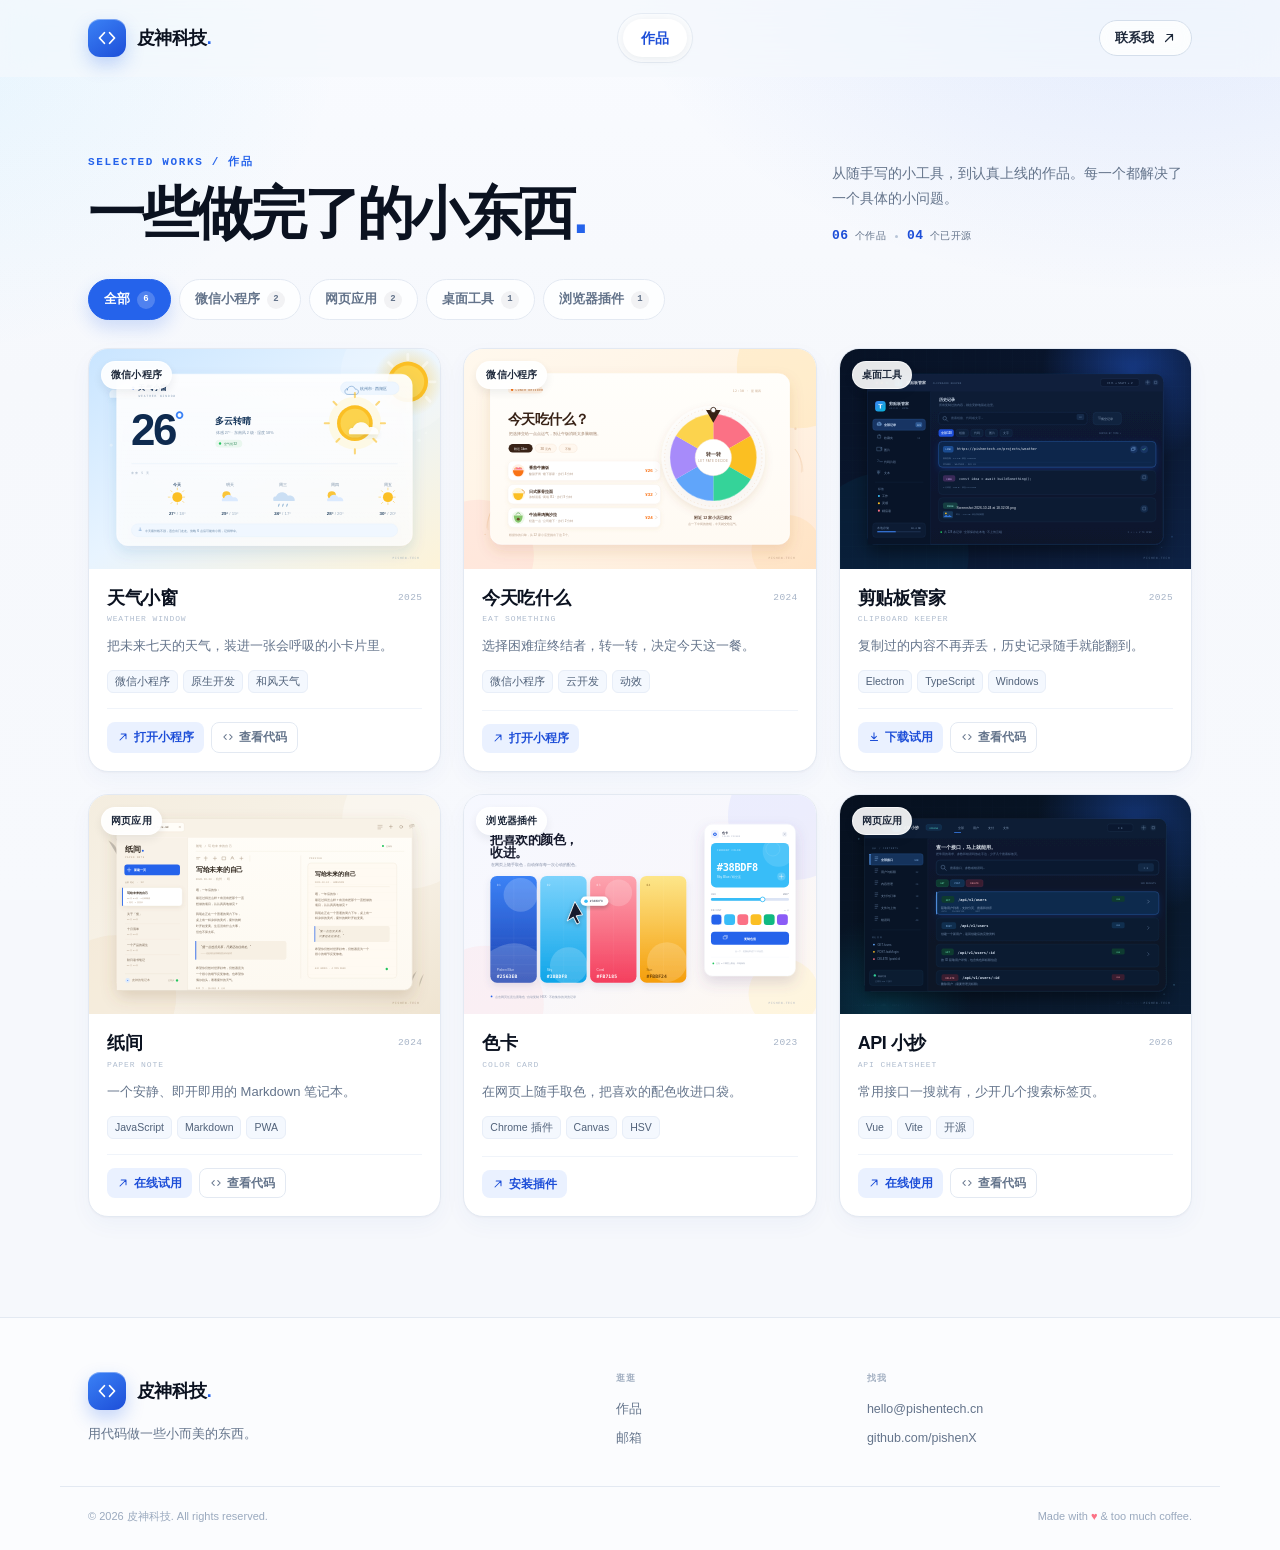
==== index.html @ efe4b672 "Add files via upload" ====
<!DOCTYPE html>
<html lang="zh-CN">
<head>
  <meta charset="UTF-8">
  <meta name="viewport" content="width=device-width, initial-scale=1.0">
  <meta name="description" content="皮神科技的作品页。这里展示我做的微信小程序、网页应用、桌面工具和浏览器插件。">
  <meta name="author" content="皮神">
  <meta name="theme-color" content="#f6f8fc">
  <link rel="canonical" href="https://pishentech.cn/">
  <meta property="og:type" content="website">
  <meta property="og:site_name" content="皮神科技">
  <meta property="og:title" content="作品 · 皮神科技">
  <meta property="og:description" content="皮神的作品：微信小程序、网页应用、桌面工具和浏览器插件。">
  <meta property="og:url" content="https://pishentech.cn/">
  <title>作品 · 皮神科技</title>

  <link rel="icon" type="image/svg+xml" href="assets/favicon.svg">
  <link rel="stylesheet" href="css/style.css">

  <script src="js/data.js" defer></script>
  <script src="js/site.js" defer></script>
</head>

<body data-page="works">
  <a class="skip-link" href="#main">跳到主要内容</a>

  <!-- ==================== 顶部导航 ==================== -->
  <header class="site-header" data-header>
    <div class="container header-inner">
      <a class="brand" href="#works" aria-label="皮神科技作品页">
        <span class="brand-mark" aria-hidden="true">
          <svg viewBox="0 0 32 32" fill="none">
            <path d="M12.5 9 6 16l6.5 7M19.5 9l6.5 7-6.5 7" stroke="currentColor" stroke-width="2.4" stroke-linecap="round" stroke-linejoin="round"/>
          </svg>
        </span>
        <span class="brand-text">皮神科技<span class="brand-dot">.</span></span>
      </a>

      <nav class="desktop-nav" aria-label="主导航">
        <a href="#works" class="is-active" aria-current="page">作品</a>
      </nav>

      <div class="header-actions">
        <a class="btn btn-ghost btn-sm header-contact" href="mailto:hello@pishentech.cn" data-email-link>
          联系我
          <svg class="icon" viewBox="0 0 20 20" fill="none" aria-hidden="true">
            <path d="M5 15 15 5M7 5h8v8" stroke="currentColor" stroke-width="1.7" stroke-linecap="round" stroke-linejoin="round"/>
          </svg>
        </a>
      </div>
    </div>
  </header>

  <main id="main">
    <!-- ==================== 作品 ==================== -->
    <section class="works works-page" id="works">
      <div class="container">
        <div class="section-head works-head">
          <div class="section-title-wrap">
            <p class="eyebrow">SELECTED WORKS / 作品</p>
            <h1 class="works-title">一些做完了的小东西<span class="title-dot">.</span></h1>
          </div>

          <div class="works-head-side">
            <p class="section-desc">
              从随手写的小工具，到认真上线的作品。每一个都解决了一个具体的小问题。
            </p>
            <div class="works-count">
              <span><strong data-stat="projects">06</strong> 个作品</span>
              <i aria-hidden="true"></i>
              <span><strong data-stat="opensource">04</strong> 个已开源</span>
            </div>
          </div>
        </div>

        <!-- 分类按钮由 JS 根据 data.js 自动生成 -->
        <div class="filters" role="group" aria-label="按类别筛选作品" data-filters></div>

        <!-- 作品卡片由 JS 根据 data.js 自动生成 -->
        <div class="project-grid" data-projects></div>

        <div class="empty-state" data-empty hidden>
          <span class="empty-icon" aria-hidden="true">◌</span>
          <h2>这个分类还在装修</h2>
          <p>换个分类看看，或者过阵子再来。</p>
        </div>
      </div>
    </section>
  </main>

  <!-- ==================== 页脚 ==================== -->
  <footer class="site-footer">
    <div class="container footer-main">
      <div class="footer-brand">
        <a class="brand" href="#works" aria-label="皮神科技作品页">
          <span class="brand-mark" aria-hidden="true">
            <svg viewBox="0 0 32 32" fill="none">
              <path d="M12.5 9 6 16l6.5 7M19.5 9l6.5 7-6.5 7" stroke="currentColor" stroke-width="2.4" stroke-linecap="round" stroke-linejoin="round"/>
            </svg>
          </span>
          <span class="brand-text">皮神科技<span class="brand-dot">.</span></span>
        </a>
        <p data-copy="footerTagline">用代码做一些小而美的东西。</p>
      </div>

      <nav class="footer-nav" aria-label="页脚导航">
        <span class="footer-label">逛逛</span>
        <a href="#works">作品</a>
        <a href="mailto:hello@pishentech.cn" data-email-link>邮箱</a>
      </nav>

      <div class="footer-contact">
        <span class="footer-label">找我</span>
        <a href="mailto:hello@pishentech.cn" data-email-link data-email-text>hello@pishentech.cn</a>
        <a href="https://github.com/pishenX" target="_blank" rel="noopener noreferrer" data-github-link>github.com/pishenX</a>
      </div>
    </div>

    <div class="container footer-bottom">
      <p>© <span data-year>2026</span> <span data-copy="copyright">皮神科技</span>. All rights reserved.</p>
      <p class="footer-made">Made with <span aria-hidden="true">♥</span> &amp; too much coffee.</p>
    </div>
  </footer>

  <!-- 操作提示（比如点到了还没填的链接），平时隐藏 -->
  <div class="toast" role="status" aria-live="polite" data-toast></div>
</body>
</html>
---- css/style.css ----
/* ==========================================================================
   style.css —— 整站样式
   --------------------------------------------------------------------------
   想换主色？改下面 :root 里的 --blue、--blue-dark 和 --blue-soft 即可。
   想换圆角？改 --radius。
   其他样式按「导航 → 首屏 → 作品 → 关于页 → 页脚 → 手机适配」排列。
   ========================================================================== */

/* ==================== 1. 全局变量与基础 ==================== */
:root {
  /* 颜色 */
  --bg: #f6f8fc;
  --bg-soft: #eef3fb;
  --surface: #ffffff;
  --surface-muted: #f8fafd;
  --ink: #0b1220;
  --ink-2: #1e293b;
  --muted: #64748b;
  --muted-2: #94a3b8;
  --line: #e3e9f2;
  --line-strong: #d4deeb;
  --blue: #2563eb;
  --blue-dark: #1d4ed8;
  --blue-ink: #1e40af;
  --blue-soft: #eaf1ff;
  --blue-pale: #f3f7ff;
  --green: #10b981;
  --amber: #f59e0b;
  --coral: #fb7185;

  /* 圆角与阴影 */
  --radius-sm: 10px;
  --radius: 20px;
  --radius-lg: 28px;
  --shadow-sm: 0 1px 2px rgba(15, 23, 42, .03), 0 8px 22px rgba(30, 64, 175, .04);
  --shadow-md: 0 18px 40px rgba(15, 23, 42, .08), 0 3px 8px rgba(15, 23, 42, .03);
  --shadow-blue: 0 14px 30px rgba(37, 99, 235, .22);

  /* 布局与字体 */
  --container: 1160px;
  --header-h: 76px;
  --ease: cubic-bezier(.22, 1, .36, 1);
  --font-sans: "Inter", -apple-system, BlinkMacSystemFont, "Segoe UI", "PingFang SC", "Hiragino Sans GB", "Microsoft YaHei", sans-serif;
  --font-mono: "JetBrains Mono", "SFMono-Regular", Consolas, "Liberation Mono", Menlo, monospace;
}

*,
*::before,
*::after {
  box-sizing: border-box;
}

html {
  scroll-behavior: smooth;
  scroll-padding-top: calc(var(--header-h) + 24px);
}

body {
  margin: 0;
  overflow-x: clip;
  background: var(--bg);
  color: var(--ink);
  font-family: var(--font-sans);
  font-size: 16px;
  line-height: 1.6;
  -webkit-font-smoothing: antialiased;
  text-rendering: optimizeLegibility;
}

/* 页面顶部很淡的蓝色光晕，让浅色背景不显得死板 */
body::before {
  position: fixed;
  inset: 0;
  z-index: -1;
  pointer-events: none;
  content: "";
  background:
    radial-gradient(900px 620px at 90% -10%, rgba(37, 99, 235, .13), transparent 62%),
    radial-gradient(720px 520px at -8% 4%, rgba(56, 189, 248, .10), transparent 62%),
    linear-gradient(180deg, #f9fbff 0%, var(--bg) 42%, #f7f9fd 100%);
}

::selection {
  background: rgba(37, 99, 235, .18);
  color: var(--blue-ink);
}

img,
svg {
  max-width: 100%;
}

img {
  height: auto;
}

a {
  color: inherit;
}

button,
input,
textarea,
select {
  font: inherit;
}

button {
  color: inherit;
}

[hidden] {
  display: none !important;
}

.icon {
  width: 18px;
  height: 18px;
  flex: none;
}

.container {
  width: 100%;
  max-width: var(--container);
  margin: 0 auto;
  padding: 0 28px;
}

.section {
  padding: 94px 0;
}

.sr-only {
  position: absolute;
  width: 1px;
  height: 1px;
  padding: 0;
  margin: -1px;
  overflow: hidden;
  clip: rect(0, 0, 0, 0);
  white-space: nowrap;
  border: 0;
}

/* 键盘 Tab 时的焦点圈，保证可访问性 */
:focus-visible {
  outline: 3px solid rgba(37, 99, 235, .38);
  outline-offset: 3px;
  border-radius: 4px;
}

/* 跳到正文（平时看不见，按 Tab 才出现） */
.skip-link {
  position: fixed;
  top: 12px;
  left: 12px;
  z-index: 300;
  padding: 10px 16px;
  border-radius: 10px;
  background: var(--ink);
  color: #fff;
  font-size: 13px;
  text-decoration: none;
  transform: translateY(-160%);
  transition: transform .2s ease;
}

.skip-link:focus {
  transform: translateY(0);
}

/* ==================== 2. 按钮与通用小元素 ==================== */
.btn {
  display: inline-flex;
  align-items: center;
  justify-content: center;
  gap: 8px;
  padding: 13px 22px;
  border: 1px solid transparent;
  border-radius: 999px;
  font-size: 14.5px;
  font-weight: 650;
  line-height: 1.2;
  text-decoration: none;
  white-space: nowrap;
  cursor: pointer;
  transition: transform .25s var(--ease), box-shadow .25s var(--ease), background .25s ease, border-color .25s ease, color .25s ease;
}

.btn .icon {
  width: 17px;
  height: 17px;
}

.btn:hover {
  transform: translateY(-2px);
}

.btn-primary {
  background: linear-gradient(135deg, #3270ff 0%, #1d4ed8 100%);
  color: #fff;
  box-shadow: 0 10px 24px rgba(37, 99, 235, .24), inset 0 1px 0 rgba(255, 255, 255, .22);
}

.btn-primary:hover {
  box-shadow: 0 15px 30px rgba(37, 99, 235, .30), inset 0 1px 0 rgba(255, 255, 255, .22);
}

.btn-ghost {
  border-color: var(--line-strong);
  background: rgba(255, 255, 255, .72);
  color: var(--ink-2);
  backdrop-filter: blur(8px);
}

.btn-ghost:hover {
  border-color: #b9c9e6;
  background: #fff;
  color: var(--blue-dark);
  box-shadow: 0 8px 20px rgba(15, 23, 42, .06);
}

.btn-white {
  background: #fff;
  color: var(--blue-dark);
  box-shadow: 0 12px 26px rgba(8, 22, 60, .20);
}

.btn-white:hover {
  box-shadow: 0 16px 32px rgba(8, 22, 60, .28);
}

.btn-outline-light {
  border-color: rgba(255, 255, 255, .30);
  background: rgba(255, 255, 255, .07);
  color: #fff;
}

.btn-outline-light:hover {
  border-color: rgba(255, 255, 255, .52);
  background: rgba(255, 255, 255, .14);
}

.btn-sm {
  padding: 9px 15px;
  font-size: 13px;
}

.eyebrow {
  display: flex;
  align-items: center;
  gap: 9px;
  margin: 0 0 16px;
  color: var(--blue);
  font-family: var(--font-mono);
  font-size: 11px;
  font-weight: 700;
  letter-spacing: .15em;
  line-height: 1.4;
  text-transform: uppercase;
}

.eyebrow-light {
  color: rgba(255, 255, 255, .62);
}

.pulse-dot {
  position: relative;
  display: inline-block;
  width: 8px;
  height: 8px;
  flex: none;
  border-radius: 50%;
  background: var(--green);
}

.pulse-dot::after {
  position: absolute;
  inset: -4px;
  border: 1px solid rgba(16, 185, 129, .35);
  border-radius: 50%;
  content: "";
  animation: pulse-ring 2.6s ease-out infinite;
}

@keyframes pulse-ring {
  0% { opacity: .9; transform: scale(.55); }
  70%, 100% { opacity: 0; transform: scale(1.35); }
}

/* 标题里的蓝色重点，带一条自制荧光笔下划线 */
.mark {
  position: relative;
  color: var(--blue-dark);
  white-space: nowrap;
  background: linear-gradient(180deg, transparent 70%, rgba(96, 165, 250, .26) 70%, rgba(96, 165, 250, .26) 96%, transparent 96%);
}

/* ==================== 3. 顶部导航 ==================== */
.site-header {
  position: sticky;
  top: 0;
  z-index: 100;
  border-bottom: 1px solid transparent;
  background: rgba(246, 248, 252, .70);
  transition: background .3s ease, border-color .3s ease, box-shadow .3s ease;
  backdrop-filter: saturate(180%) blur(18px);
  -webkit-backdrop-filter: saturate(180%) blur(18px);
}

.site-header.is-scrolled {
  border-bottom-color: rgba(227, 233, 242, .92);
  background: rgba(255, 255, 255, .86);
  box-shadow: 0 10px 30px rgba(15, 23, 42, .04);
}

.header-inner {
  display: flex;
  align-items: center;
  justify-content: space-between;
  height: var(--header-h);
  gap: 24px;
}

.brand {
  display: inline-flex;
  align-items: center;
  gap: 11px;
  text-decoration: none;
}

.brand-mark {
  display: grid;
  width: 38px;
  height: 38px;
  flex: none;
  place-items: center;
  border-radius: 12px;
  background: linear-gradient(145deg, #3b82f6 0%, #1d4ed8 100%);
  box-shadow: 0 8px 18px rgba(37, 99, 235, .25), inset 0 1px 0 rgba(255, 255, 255, .35);
  color: #fff;
}

.brand-mark svg {
  width: 24px;
  height: 24px;
}

.brand-text {
  color: var(--ink);
  font-size: 18px;
  font-weight: 800;
  letter-spacing: -.03em;
}

.brand-dot {
  color: var(--blue);
}

.desktop-nav {
  display: flex;
  gap: 3px;
  padding: 5px;
  border: 1px solid rgba(227, 233, 242, .9);
  border-radius: 999px;
  background: rgba(255, 255, 255, .56);
}

.desktop-nav a {
  padding: 8px 18px;
  border-radius: 999px;
  color: var(--muted);
  font-size: 14px;
  font-weight: 600;
  text-decoration: none;
  transition: color .2s ease, background .2s ease, box-shadow .2s ease;
}

.desktop-nav a:hover {
  color: var(--ink);
}

.desktop-nav a.is-active {
  background: #fff;
  color: var(--blue-dark);
  box-shadow: 0 2px 10px rgba(15, 23, 42, .07);
}

.header-actions {
  display: flex;
  align-items: center;
  gap: 10px;
}

.header-contact .icon {
  width: 14px;
  height: 14px;
}

/* 手机菜单按钮：默认隐藏，屏幕变窄时显示 */
.nav-toggle {
  display: none;
  flex-direction: column;
  align-items: center;
  justify-content: center;
  width: 42px;
  height: 42px;
  padding: 0;
  gap: 4px;
  border: 1px solid var(--line-strong);
  border-radius: 13px;
  background: rgba(255, 255, 255, .8);
  cursor: pointer;
  transition: background .2s ease, border-color .2s ease;
}

.nav-toggle:hover {
  border-color: #b9c9e6;
  background: #fff;
}

.nav-toggle span {
  display: block;
  width: 17px;
  height: 2px;
  border-radius: 2px;
  background: var(--ink-2);
  transition: transform .28s var(--ease), opacity .2s ease;
}

.nav-toggle.is-open span:nth-child(1) {
  transform: translateY(6px) rotate(45deg);
}

.nav-toggle.is-open span:nth-child(2) {
  opacity: 0;
}

.nav-toggle.is-open span:nth-child(3) {
  transform: translateY(-6px) rotate(-45deg);
}

.mobile-nav-wrap {
  display: none;
}

.mobile-nav {
  display: flex;
  flex-direction: column;
  padding: 8px 20px 22px;
}

.mobile-nav > a {
  display: flex;
  align-items: center;
  justify-content: space-between;
  padding: 15px 3px;
  border-bottom: 1px solid var(--line);
  color: var(--ink-2);
  font-size: 15px;
  font-weight: 600;
  text-decoration: none;
}

.mobile-nav > a.is-active {
  color: var(--blue-dark);
}

.mobile-nav > a .icon {
  width: 17px;
  height: 17px;
  color: var(--muted-2);
}

.mobile-nav .mobile-nav-contact {
  justify-content: center;
  margin-top: 15px;
  padding: 13px;
  border: 0;
  border-radius: 13px;
  background: var(--blue);
  color: #fff;
  box-shadow: 0 10px 20px rgba(37, 99, 235, .2);
}

/* ==================== 4. 首屏 Hero ==================== */
.hero {
  position: relative;
  padding: 80px 0 92px;
}

.hero-grid {
  display: grid;
  grid-template-columns: minmax(0, 1.12fr) minmax(0, .88fr);
  align-items: center;
  gap: clamp(38px, 5.2vw, 76px);
}

.hero-copy {
  max-width: 650px;
}

.hero-eyebrow {
  display: inline-flex;
  align-items: center;
  gap: 9px;
  margin: 0 0 27px;
  padding: 7px 13px 7px 11px;
  border: 1px solid var(--line);
  border-radius: 999px;
  background: rgba(255, 255, 255, .74);
  box-shadow: 0 4px 14px rgba(15, 23, 42, .03);
  color: #475569;
  font-family: var(--font-sans);
  font-size: 12.5px;
  font-weight: 600;
  letter-spacing: 0;
  text-transform: none;
}

.hero-title {
  margin: 0;
  color: var(--ink);
  font-size: clamp(2.15rem, 4.55vw, 4.05rem);
  font-weight: 800;
  letter-spacing: -.055em;
  line-height: 1.11;
}

.hero-title-line {
  display: block;
  white-space: nowrap;
}

.hero-lead {
  max-width: 550px;
  margin: 26px 0 0;
  color: var(--muted);
  font-size: 16px;
  line-height: 1.9;
}

.hero-actions {
  display: flex;
  flex-wrap: wrap;
  gap: 11px;
  margin-top: 32px;
}

.hero-meta {
  display: flex;
  flex-wrap: wrap;
  align-items: center;
  gap: 11px;
  margin-top: 27px;
  color: #7c8ca3;
  font-size: 12.5px;
  font-weight: 500;
}

.hero-meta i {
  width: 3px;
  height: 3px;
  border-radius: 50%;
  background: #b8c5d8;
}

.hero-stats {
  display: flex;
  flex-wrap: wrap;
  gap: clamp(24px, 4vw, 40px);
  margin-top: 36px;
  padding-top: 25px;
  border-top: 1px dashed var(--line-strong);
}

.stat-item {
  display: flex;
  flex-direction: column;
  gap: 2px;
}

.stat-item strong {
  color: var(--ink);
  font-size: 23px;
  font-weight: 750;
  letter-spacing: -.04em;
  line-height: 1.2;
}

.stat-item span {
  color: var(--muted);
  font-size: 11.5px;
  letter-spacing: .02em;
}

/* 右侧资料卡区域 */
.hero-visual {
  position: relative;
  display: flex;
  min-height: 545px;
  align-items: center;
  justify-content: center;
  isolation: isolate;
}

.hero-visual::before {
  position: absolute;
  z-index: -1;
  width: min(88%, 470px);
  aspect-ratio: 1;
  border: 1px solid rgba(37, 99, 235, .11);
  border-radius: 50%;
  content: "";
}

.visual-blob {
  position: absolute;
  z-index: -2;
  width: 420px;
  height: 420px;
  border-radius: 44% 56% 62% 38% / 45% 40% 60% 55%;
  background: linear-gradient(145deg, rgba(191, 219, 254, .6), rgba(224, 242, 254, .2));
  filter: blur(4px);
  animation: blob-drift 14s ease-in-out infinite alternate;
}

.visual-blob::after {
  position: absolute;
  inset: 34px;
  border: 1px dashed rgba(37, 99, 235, .16);
  border-radius: inherit;
  content: "";
}

@keyframes blob-drift {
  from { transform: translate3d(-10px, 6px, 0) rotate(-4deg); }
  to { transform: translate3d(12px, -10px, 0) rotate(5deg); }
}

.profile-window {
  position: relative;
  z-index: 2;
  width: min(100%, 462px);
  overflow: hidden;
  border: 1px solid rgba(255, 255, 255, .95);
  border-radius: 22px;
  background: rgba(255, 255, 255, .92);
  box-shadow: 0 30px 70px rgba(30, 64, 175, .15), 0 10px 24px rgba(15, 23, 42, .05), inset 0 1px 0 #fff;
  transform: rotate(-1.2deg);
  transition: transform .5s var(--ease), box-shadow .5s var(--ease);
  backdrop-filter: blur(18px);
}

.hero-visual:hover .profile-window {
  box-shadow: 0 36px 80px rgba(30, 64, 175, .19), 0 12px 28px rgba(15, 23, 42, .06), inset 0 1px 0 #fff;
  transform: rotate(0deg) translateY(-4px);
}

.window-bar {
  display: flex;
  align-items: center;
  gap: 12px;
  height: 43px;
  padding: 0 16px;
  border-bottom: 1px solid #edf1f7;
  background: rgba(248, 250, 253, .92);
}

.window-dots {
  display: flex;
  gap: 5px;
}

.window-dots i {
  width: 8px;
  height: 8px;
  border-radius: 50%;
  background: #ffb3ae;
}

.window-dots i:nth-child(2) { background: #ffd18a; }
.window-dots i:nth-child(3) { background: #9fe3bd; }

.window-file {
  flex: 1;
  overflow: hidden;
  color: #8b9bb2;
  font-family: var(--font-mono);
  font-size: 10px;
  letter-spacing: .02em;
  text-align: center;
  text-overflow: ellipsis;
  white-space: nowrap;
}

.window-live {
  display: inline-flex;
  align-items: center;
  gap: 5px;
  color: #7c8ca3;
  font-family: var(--font-mono);
  font-size: 8px;
  font-weight: 700;
  letter-spacing: .08em;
}

.window-live i {
  width: 5px;
  height: 5px;
  border-radius: 50%;
  background: var(--green);
  box-shadow: 0 0 0 3px rgba(16, 185, 129, .12);
}

.window-body {
  padding: 24px;
}

.profile-row {
  display: flex;
  align-items: center;
  gap: 13px;
}

.profile-avatar {
  width: 62px;
  height: 62px;
  flex: none;
  border: 3px solid #fff;
  border-radius: 18px;
  background: var(--blue-soft);
  box-shadow: 0 7px 16px rgba(15, 23, 42, .10);
  object-fit: cover;
}

.profile-name {
  display: flex;
  min-width: 0;
  flex: 1;
  flex-direction: column;
  gap: 3px;
}

.profile-name strong {
  color: var(--ink);
  font-size: 17px;
  font-weight: 750;
  letter-spacing: -.02em;
}

.profile-name span {
  overflow: hidden;
  color: var(--muted);
  font-size: 11.5px;
  text-overflow: ellipsis;
  white-space: nowrap;
}

.verified {
  display: grid;
  width: 20px;
  height: 20px;
  flex: none;
  place-items: center;
  border-radius: 50%;
  background: var(--blue);
  box-shadow: 0 0 0 3px var(--blue-soft);
  color: #fff;
}

.verified svg {
  width: 12px;
  height: 12px;
}

.verified-large {
  width: 24px;
  height: 24px;
  box-shadow: 0 0 0 4px rgba(59, 130, 246, .18);
}

.verified-large svg {
  width: 14px;
  height: 14px;
}

.code-lines {
  margin: 20px 0 0;
  padding: 15px 14px 14px;
  overflow: hidden;
  border: 1px solid #edf2f9;
  border-radius: 13px;
  background: linear-gradient(180deg, #fafcff, #f7faff);
  font-family: var(--font-mono);
  font-size: 11.2px;
  line-height: 1.95;
}

.code-line {
  display: flex;
  min-width: 0;
  gap: 12px;
  white-space: nowrap;
}

.line-no {
  width: 12px;
  flex: none;
  color: #c2cede;
  font-size: 9.5px;
  text-align: right;
  user-select: none;
}

.code-indent {
  padding-left: 10px;
}

.tok-key { color: #8b5cf6; }
.tok-name { color: #2563eb; }
.tok-prop { color: #0f766e; }
.tok-string { color: #b45309; }
.tok-punc { color: #94a3b8; }

.profile-status {
  display: flex;
  align-items: center;
  gap: 8px;
  margin-top: 16px;
  padding: 9px 11px;
  border: 1px solid #dff5ea;
  border-radius: 10px;
  background: #f3fcf8;
  color: #237a5c;
  font-size: 10.5px;
  font-weight: 500;
}

.profile-status .pulse-dot {
  width: 6px;
  height: 6px;
}

.profile-link {
  display: flex;
  align-items: center;
  justify-content: space-between;
  margin-top: 16px;
  padding-top: 15px;
  border-top: 1px solid #f0f4fa;
  color: var(--blue-dark);
  font-size: 12.5px;
  font-weight: 650;
  text-decoration: none;
}

.profile-link .link-arrow {
  display: grid;
  width: 24px;
  height: 24px;
  place-items: center;
  border-radius: 50%;
  background: var(--blue-soft);
  font-family: var(--font-sans);
  font-size: 14px;
  transition: transform .25s var(--ease), background .25s ease, color .25s ease;
}

.profile-link:hover .link-arrow {
  background: var(--blue);
  color: #fff;
  transform: translateX(3px);
}

/* 浮在卡片外面的小标签 */
.float-badge {
  position: absolute;
  z-index: 3;
  display: flex;
  align-items: center;
  gap: 9px;
  padding: 8px 12px 8px 8px;
  border: 1px solid rgba(255, 255, 255, .9);
  border-radius: 14px;
  background: rgba(255, 255, 255, .94);
  box-shadow: 0 14px 30px rgba(15, 23, 42, .12);
  color: var(--muted);
  font-size: 11.5px;
  white-space: nowrap;
  backdrop-filter: blur(10px);
  animation: badge-float 6s ease-in-out infinite;
}

.float-badge strong {
  color: var(--ink);
  font-size: 13px;
}

.float-badge-top {
  top: 10px;
  right: -4px;
}

.float-badge-bottom {
  bottom: 14px;
  left: -6px;
  animation-delay: -3s;
}

@keyframes badge-float {
  0%, 100% { transform: translateY(0); }
  50% { transform: translateY(-7px); }
}

.badge-icon {
  display: grid;
  width: 29px;
  height: 29px;
  flex: none;
  place-items: center;
  border-radius: 9px;
  background: var(--blue-soft);
  color: var(--blue);
}

.badge-icon svg {
  width: 16px;
  height: 16px;
}

.badge-icon-amber {
  background: #fff7e8;
  color: #d97706;
}

.hero-scroll {
  display: flex;
  align-items: center;
  justify-content: center;
  gap: 12px;
  margin-top: 42px;
  color: #a4b2c7;
  font-family: var(--font-mono);
  font-size: 8.5px;
  letter-spacing: .18em;
}

.hero-scroll i {
  display: block;
  width: 38px;
  height: 1px;
  background: linear-gradient(90deg, #cbd5e1, transparent);
}

/* ==================== 5. 作品区 ==================== */
.works {
  position: relative;
  padding-top: 54px;
}

/* 只保留作品页时，顶部直接从作品标题开始 */
.works-page {
  padding: 78px 0 100px;
}

.works-head {
  align-items: flex-end;
  margin-bottom: 36px;
}

.works-title {
  margin: 0;
  color: var(--ink);
  font-size: clamp(2.25rem, 4.9vw, 3.55rem);
  font-weight: 800;
  letter-spacing: -.055em;
  line-height: 1.14;
}

.works-head-side {
  max-width: 430px;
}

.works-count {
  display: flex;
  align-items: center;
  flex-wrap: wrap;
  gap: 9px;
  margin-top: 15px;
  color: var(--muted);
  font-family: var(--font-mono);
  font-size: 10px;
  font-weight: 500;
  letter-spacing: .04em;
}

.works-count strong {
  color: var(--blue-dark);
  font-size: 13px;
  font-weight: 700;
}

.works-count i {
  width: 3px;
  height: 3px;
  border-radius: 50%;
  background: #b8c5d8;
}

.section-head {
  display: flex;
  align-items: flex-end;
  justify-content: space-between;
  gap: 44px;
  margin-bottom: 32px;
}

.section-title-wrap .eyebrow {
  margin-bottom: 12px;
}

.section-head h2,
.timeline-intro h2 {
  margin: 0;
  color: var(--ink);
  font-size: clamp(1.8rem, 3.4vw, 2.65rem);
  font-weight: 800;
  letter-spacing: -.045em;
  line-height: 1.2;
}

.title-dot {
  color: var(--blue);
}

.section-desc {
  max-width: 360px;
  margin: 0 0 4px;
  color: var(--muted);
  font-size: 14px;
  line-height: 1.8;
}

.filters {
  display: flex;
  flex-wrap: wrap;
  gap: 8px;
  margin-bottom: 28px;
}

.filter-btn {
  display: inline-flex;
  align-items: center;
  gap: 7px;
  padding: 9px 15px;
  border: 1px solid var(--line);
  border-radius: 999px;
  background: rgba(255, 255, 255, .78);
  color: var(--muted);
  font-size: 13px;
  font-weight: 600;
  cursor: pointer;
  transition: color .2s ease, background .2s ease, border-color .2s ease, box-shadow .2s ease, transform .2s var(--ease);
}

.filter-btn:hover {
  border-color: #c4d5f4;
  background: #fff;
  color: var(--blue-dark);
  transform: translateY(-1px);
}

.filter-btn[aria-pressed="true"] {
  border-color: var(--blue);
  background: var(--blue);
  color: #fff;
  box-shadow: 0 8px 18px rgba(37, 99, 235, .20);
}

.filter-count {
  display: inline-grid;
  min-width: 18px;
  height: 18px;
  padding: 0 5px;
  place-items: center;
  border-radius: 999px;
  background: rgba(15, 23, 42, .05);
  color: var(--muted);
  font-family: var(--font-mono);
  font-size: 9px;
  font-weight: 600;
}

.filter-btn[aria-pressed="true"] .filter-count {
  background: rgba(255, 255, 255, .20);
  color: #fff;
}

.project-grid {
  display: grid;
  grid-template-columns: repeat(3, minmax(0, 1fr));
  gap: 22px;
}

.project-card {
  position: relative;
  display: flex;
  min-width: 0;
  flex-direction: column;
  overflow: hidden;
  border: 1px solid var(--line);
  border-radius: var(--radius);
  background: var(--surface);
  box-shadow: var(--shadow-sm);
  cursor: pointer;
  transition: transform .35s var(--ease), box-shadow .35s var(--ease), border-color .35s ease;
  animation: card-in .5s var(--ease) both;
  animation-delay: calc(var(--i, 0) * 45ms);
}

@keyframes card-in {
  from { opacity: 0; transform: translateY(14px); }
  to { opacity: 1; transform: translateY(0); }
}

.project-card:hover,
.project-card:focus-within {
  border-color: #c9d9f4;
  box-shadow: var(--shadow-md);
  transform: translateY(-5px);
}

.project-cover {
  position: relative;
  display: block;
  overflow: hidden;
  aspect-ratio: 16 / 10;
  background: var(--bg-soft);
}

.project-cover img {
  display: block;
  width: 100%;
  height: 100%;
  object-fit: cover;
  transition: transform .65s var(--ease);
}

.project-card:hover .project-cover img {
  transform: scale(1.035);
}

.project-type {
  position: absolute;
  top: 12px;
  left: 12px;
  padding: 5px 9px;
  border: 1px solid rgba(255, 255, 255, .65);
  border-radius: 999px;
  background: rgba(255, 255, 255, .90);
  box-shadow: 0 4px 10px rgba(15, 23, 42, .07);
  color: var(--ink-2);
  font-size: 10px;
  font-weight: 700;
  letter-spacing: .02em;
  backdrop-filter: blur(8px);
}

.project-card-arrow {
  position: absolute;
  right: 12px;
  bottom: 12px;
  display: grid;
  width: 34px;
  height: 34px;
  place-items: center;
  border-radius: 50%;
  background: #fff;
  box-shadow: 0 4px 14px rgba(15, 23, 42, .13);
  color: var(--blue);
  opacity: 0;
  transform: translateY(4px) scale(.9);
  transition: opacity .25s ease, transform .3s var(--ease);
}

.project-card-arrow svg {
  width: 15px;
  height: 15px;
}

.project-card:hover .project-card-arrow {
  opacity: 1;
  transform: translateY(0) scale(1);
}

.project-body {
  display: flex;
  flex: 1;
  flex-direction: column;
  padding: 17px 18px 18px;
}

.project-heading {
  display: flex;
  align-items: flex-start;
  justify-content: space-between;
  gap: 10px;
}

.project-title {
  margin: 0;
  color: var(--ink);
  font-size: 18px;
  font-weight: 750;
  letter-spacing: -.025em;
  line-height: 1.35;
}

.project-title a {
  color: inherit;
  text-decoration: none;
}

.project-title a:hover {
  color: var(--blue-dark);
}

.project-year {
  flex: none;
  padding-top: 4px;
  color: #a7b4c7;
  font-family: var(--font-mono);
  font-size: 9.5px;
  letter-spacing: .04em;
}

.project-subtitle {
  margin: 3px 0 0;
  color: #b0bdcf;
  font-family: var(--font-mono);
  font-size: 8px;
  font-weight: 500;
  letter-spacing: .11em;
  line-height: 1.4;
}

.project-desc {
  margin: 11px 0 13px;
  color: var(--muted);
  font-size: 13px;
  line-height: 1.7;
}

.tags {
  display: flex;
  flex-wrap: wrap;
  gap: 5px;
  padding: 0;
  margin: 0 0 15px;
  list-style: none;
}

.tag {
  padding: 3px 7px;
  border: 1px solid #e8eef8;
  border-radius: 6px;
  background: #f4f8fe;
  color: #51627a;
  font-size: 10.5px;
  line-height: 1.4;
}

.project-actions {
  display: flex;
  flex-wrap: wrap;
  gap: 7px;
  margin-top: auto;
  padding-top: 13px;
  border-top: 1px solid #f0f4fa;
}

.card-btn {
  display: inline-flex;
  align-items: center;
  gap: 5px;
  padding: 7px 10px;
  border-radius: 8px;
  font-size: 11.5px;
  font-weight: 650;
  line-height: 1.3;
  text-decoration: none;
  transition: color .2s ease, background .2s ease, border-color .2s ease;
}

.card-btn .icon {
  width: 12px;
  height: 12px;
}

.card-btn-primary {
  background: var(--blue-soft);
  color: var(--blue-dark);
}

.card-btn-primary:hover {
  background: var(--blue);
  color: #fff;
}

.card-btn-ghost {
  border: 1px solid var(--line);
  background: #fff;
  color: var(--muted);
}

.card-btn-ghost:hover {
  border-color: var(--line-strong);
  background: var(--surface-muted);
  color: var(--ink);
}

.empty-state {
  display: flex;
  flex-direction: column;
  align-items: center;
  justify-content: center;
  padding: 70px 24px;
  border: 1px dashed var(--line-strong);
  border-radius: var(--radius);
  background: rgba(255, 255, 255, .55);
  text-align: center;
}

.empty-icon {
  color: #b7c7dc;
  font-size: 38px;
  line-height: 1;
}

.empty-state h2,
.empty-state h3 {
  margin: 14px 0 5px;
  font-size: 17px;
}

.empty-state p {
  margin: 0;
  color: var(--muted);
  font-size: 13px;
}

/* ==================== 6. 首页联系区 ==================== */
.contact-section {
  padding: 10px 0 100px;
}

.contact-panel {
  position: relative;
  display: flex;
  overflow: hidden;
  align-items: center;
  justify-content: space-between;
  gap: 40px;
  padding: 50px 54px;
  border-radius: 30px;
  background: linear-gradient(118deg, #1e3a8a 0%, #1d4ed8 56%, #3b82f6 100%);
  box-shadow: 0 30px 60px -22px rgba(37, 99, 235, .48);
  color: #fff;
}

.panel-grid {
  position: absolute;
  inset: 0;
  background-image:
    linear-gradient(rgba(255, 255, 255, .055) 1px, transparent 1px),
    linear-gradient(90deg, rgba(255, 255, 255, .055) 1px, transparent 1px);
  background-size: 42px 42px;
  mask-image: linear-gradient(90deg, #000 0%, rgba(0, 0, 0, .55) 55%, transparent 90%);
  -webkit-mask-image: linear-gradient(90deg, #000 0%, rgba(0, 0, 0, .55) 55%, transparent 90%);
}

.panel-orb {
  position: absolute;
  border: 1px solid rgba(255, 255, 255, .16);
  border-radius: 50%;
}

.panel-orb-one {
  right: 14%;
  bottom: -190px;
  width: 390px;
  height: 390px;
}

.panel-orb-two {
  right: 6%;
  bottom: -120px;
  width: 250px;
  height: 250px;
  border-color: rgba(255, 255, 255, .10);
}

.contact-copy,
.contact-actions {
  position: relative;
  z-index: 2;
}

.contact-panel h2 {
  margin: 0 0 9px;
  color: #fff;
  font-size: clamp(1.85rem, 3.6vw, 2.8rem);
  font-weight: 800;
  letter-spacing: -.045em;
  line-height: 1.2;
}

.contact-panel p {
  max-width: 450px;
  margin: 0;
  color: rgba(255, 255, 255, .72);
  font-size: 13.5px;
  line-height: 1.8;
}

.contact-panel .eyebrow {
  margin-bottom: 13px;
}

.contact-actions {
  display: flex;
  flex: none;
  flex-wrap: wrap;
  gap: 10px;
}

/* ==================== 7. 页脚 ==================== */
.site-footer {
  padding: 54px 0 25px;
  border-top: 1px solid var(--line);
  background: rgba(255, 255, 255, .52);
}

.footer-main {
  display: grid;
  grid-template-columns: 1.5fr .65fr 1fr;
  gap: 40px;
  padding-bottom: 38px;
}

.footer-brand p {
  max-width: 260px;
  margin: 13px 0 0;
  color: var(--muted);
  font-size: 12.5px;
  line-height: 1.7;
}

.footer-label {
  display: block;
  margin-bottom: 3px;
  color: #a4b1c3;
  font-family: var(--font-mono);
  font-size: 9px;
  font-weight: 600;
  letter-spacing: .16em;
  text-transform: uppercase;
}

.footer-nav,
.footer-contact {
  display: flex;
  flex-direction: column;
  align-items: flex-start;
  gap: 9px;
}

.footer-nav a,
.footer-contact a {
  width: fit-content;
  color: var(--muted);
  font-size: 12.5px;
  text-decoration: none;
  transition: color .2s ease;
}

.footer-nav a:hover,
.footer-contact a:hover {
  color: var(--blue-dark);
}

.footer-bottom {
  display: flex;
  align-items: center;
  justify-content: space-between;
  gap: 16px;
  padding-top: 21px;
  border-top: 1px solid var(--line);
  color: #9aa9be;
  font-size: 11px;
}

.footer-bottom p {
  margin: 0;
}

.footer-made span {
  color: var(--coral);
}

/* ==================== 8. 关于页 · 首屏 ==================== */
.about-hero {
  padding: 76px 0 88px;
}

.about-hero-grid {
  display: grid;
  grid-template-columns: minmax(0, 1fr) minmax(360px, 410px);
  align-items: center;
  gap: clamp(48px, 7vw, 92px);
}

.about-copy {
  max-width: 580px;
}

.about-title {
  margin: 0;
  color: var(--ink);
  font-size: clamp(2.8rem, 5.4vw, 4.7rem);
  font-weight: 800;
  letter-spacing: -.055em;
  line-height: 1.1;
}

.about-lead {
  max-width: 530px;
  margin: 25px 0 0;
  color: var(--muted);
  font-size: 16.5px;
  line-height: 1.9;
}

.about-actions {
  display: flex;
  flex-wrap: wrap;
  gap: 10px;
  margin-top: 30px;
}

.about-availability {
  display: flex;
  flex-wrap: wrap;
  align-items: center;
  gap: 8px;
  margin: 27px 0 0;
  color: var(--muted);
  font-size: 12px;
}

.availability-divider {
  color: #c2cede;
}

/* 深蓝色身份卡 */
.id-card {
  position: relative;
  overflow: hidden;
  width: 100%;
  padding: 24px;
  border: 1px solid rgba(255, 255, 255, .12);
  border-radius: 27px;
  background:
    radial-gradient(420px 260px at 80% -10%, rgba(59, 130, 246, .55), transparent 60%),
    linear-gradient(160deg, #0a1934 0%, #112955 55%, #1a3b82 100%);
  box-shadow: 0 34px 70px -18px rgba(9, 25, 58, .55), inset 0 1px 0 rgba(255, 255, 255, .14);
  color: #fff;
  transform: rotate(1.2deg);
  transition: transform .5s var(--ease), box-shadow .5s var(--ease);
}

.id-card:hover {
  box-shadow: 0 40px 80px -18px rgba(9, 25, 58, .62), inset 0 1px 0 rgba(255, 255, 255, .14);
  transform: rotate(0deg) translateY(-4px);
}

.id-card::before {
  position: absolute;
  inset: 0;
  pointer-events: none;
  background-image: radial-gradient(rgba(255, 255, 255, .14) .8px, transparent .8px);
  background-size: 17px 17px;
  content: "";
  mask-image: linear-gradient(180deg, #000, transparent 55%);
  -webkit-mask-image: linear-gradient(180deg, #000, transparent 55%);
  opacity: .28;
}

.id-card-glow {
  position: absolute;
  top: -100px;
  right: -100px;
  width: 280px;
  height: 280px;
  border: 1px solid rgba(147, 197, 253, .16);
  border-radius: 50%;
}

.id-card-top {
  position: relative;
  z-index: 1;
  display: flex;
  align-items: center;
  justify-content: space-between;
  color: rgba(255, 255, 255, .48);
  font-family: var(--font-mono);
  font-size: 8px;
  font-weight: 600;
  letter-spacing: .14em;
}

.id-card-label {
  color: rgba(255, 255, 255, .72);
}

.id-avatar-wrap {
  position: relative;
  z-index: 1;
  width: fit-content;
  margin: 25px 0 17px;
}

.id-avatar-wrap img {
  display: block;
  width: 142px;
  height: 142px;
  border: 1px solid rgba(255, 255, 255, .25);
  border-radius: 27px;
  background: var(--blue-soft);
  box-shadow: 0 18px 38px rgba(0, 0, 0, .25);
  object-fit: cover;
}

.id-sparkle {
  position: absolute;
  color: #93c5fd;
  font-size: 17px;
  line-height: 1;
  animation: sparkle 3.6s ease-in-out infinite;
}

.id-sparkle-one {
  top: -8px;
  right: -16px;
}

.id-sparkle-two {
  bottom: 3px;
  left: -16px;
  color: rgba(255, 255, 255, .5);
  font-size: 11px;
  animation-delay: -1.8s;
}

@keyframes sparkle {
  0%, 100% { opacity: .45; transform: scale(.92) rotate(0); }
  50% { opacity: 1; transform: scale(1.1) rotate(12deg); }
}

.id-name-row {
  position: relative;
  z-index: 1;
  display: flex;
  align-items: center;
  gap: 9px;
}

.id-name-row h2 {
  margin: 0;
  color: #fff;
  font-size: 29px;
  font-weight: 800;
  letter-spacing: -.04em;
  line-height: 1.2;
}

.id-role {
  position: relative;
  z-index: 1;
  margin: 3px 0 0;
  color: rgba(255, 255, 255, .58);
  font-size: 12px;
}

.id-status {
  position: relative;
  z-index: 1;
  display: inline-flex;
  align-items: center;
  gap: 8px;
  margin-top: 17px;
  padding: 7px 10px;
  border: 1px solid rgba(110, 231, 183, .17);
  border-radius: 999px;
  background: rgba(16, 185, 129, .10);
  color: #a7f3d0;
  font-size: 10.5px;
}

.id-status .pulse-dot {
  width: 6px;
  height: 6px;
}

.id-facts {
  position: relative;
  z-index: 1;
  display: flex;
  flex-direction: column;
  gap: 9px;
  margin: 20px 0 0;
  padding: 16px 0;
  border-top: 1px solid rgba(255, 255, 255, .10);
  border-bottom: 1px solid rgba(255, 255, 255, .10);
}

.id-facts > div {
  display: flex;
  align-items: baseline;
  justify-content: space-between;
  gap: 18px;
}

.id-facts dt {
  flex: none;
  color: rgba(255, 255, 255, .38);
  font-family: var(--font-mono);
  font-size: 8.5px;
  letter-spacing: .10em;
}

.id-facts dd {
  min-width: 0;
  margin: 0;
  color: rgba(255, 255, 255, .86);
  font-size: 11px;
  text-align: right;
  word-break: break-all;
}

.id-facts a {
  color: inherit;
  text-decoration: none;
}

.id-facts a:hover {
  color: #bfdbfe;
}

.id-card-footer {
  position: relative;
  z-index: 1;
  display: flex;
  align-items: center;
  justify-content: space-between;
  margin-top: 13px;
  color: rgba(255, 255, 255, .30);
  font-family: var(--font-mono);
  font-size: 7.5px;
  letter-spacing: .14em;
}

.barcode {
  display: block;
  width: 62px;
  height: 18px;
  background: repeating-linear-gradient(90deg, rgba(255, 255, 255, .62) 0 1px, transparent 1px 3px, rgba(255, 255, 255, .35) 3px 4px, transparent 4px 6px);
  opacity: .55;
}

/* ==================== 9. 关于页 · 自我介绍 ==================== */
.about-story {
  padding-top: 20px;
}

.story-layout {
  display: grid;
  grid-template-columns: 195px minmax(0, 780px);
  justify-content: center;
  gap: 56px;
}

.story-aside {
  padding-top: 5px;
}

.story-index {
  margin: 0;
  color: #dbe5f3;
  font-family: var(--font-mono);
  font-size: 76px;
  font-weight: 800;
  letter-spacing: -.08em;
  line-height: 1;
}

.story-paragraphs p {
  margin: 0 0 20px;
  color: #475569;
  font-size: 15.5px;
  line-height: 2;
}

.story-paragraphs p:first-child {
  color: var(--ink-2);
  font-size: 19px;
  font-weight: 500;
  line-height: 1.9;
}

.story-paragraphs p:last-child {
  margin-bottom: 0;
}

.story-quote {
  position: relative;
  margin: 32px 0 0;
  padding: 24px 28px 22px 30px;
  overflow: hidden;
  border: 1px solid var(--line);
  border-left: 3px solid var(--blue);
  border-radius: 0 16px 16px 0;
  background: rgba(255, 255, 255, .75);
  box-shadow: var(--shadow-sm);
}

.story-quote p {
  position: relative;
  z-index: 1;
  margin: 0;
  color: var(--ink-2);
  font-size: 17px;
  font-weight: 600;
  letter-spacing: -.01em;
  line-height: 1.7;
}

.story-quote cite {
  display: block;
  margin-top: 9px;
  color: var(--muted);
  font-size: 11px;
  font-style: normal;
}

.quote-mark {
  position: absolute;
  top: -20px;
  right: 16px;
  color: #eef4fc;
  font-family: Georgia, serif;
  font-size: 110px;
  line-height: 1;
}

/* ==================== 10. 关于页 · 近况 ==================== */
.now-grid {
  display: grid;
  grid-template-columns: repeat(3, minmax(0, 1fr));
  gap: 20px;
}

.now-card {
  position: relative;
  overflow: hidden;
  padding: 23px;
  border: 1px solid var(--line);
  border-radius: var(--radius);
  background: rgba(255, 255, 255, .88);
  box-shadow: var(--shadow-sm);
  transition: transform .3s var(--ease), box-shadow .3s var(--ease), border-color .3s ease;
}

.now-card::before {
  position: absolute;
  top: 0;
  right: 23px;
  left: 23px;
  height: 2px;
  border-radius: 0 0 2px 2px;
  background: linear-gradient(90deg, var(--blue), #60a5fa, transparent);
  content: "";
  opacity: 0;
  transition: opacity .3s ease;
}

.now-card:hover {
  border-color: #c9d9f4;
  box-shadow: var(--shadow-md);
  transform: translateY(-4px);
}

.now-card:hover::before {
  opacity: 1;
}

.now-card-top {
  display: flex;
  align-items: center;
  justify-content: space-between;
  margin-bottom: 25px;
}

.now-label {
  display: inline-flex;
  padding: 4px 9px;
  border-radius: 999px;
  background: var(--blue-soft);
  color: var(--blue-dark);
  font-size: 10px;
  font-weight: 700;
}

.now-index {
  color: #c3cfdf;
  font-family: var(--font-mono);
  font-size: 9.5px;
}

.now-card h3 {
  margin: 0 0 7px;
  color: var(--ink);
  font-size: 16px;
  font-weight: 700;
  letter-spacing: -.02em;
}

.now-card p {
  margin: 0;
  color: var(--muted);
  font-size: 12.5px;
  line-height: 1.8;
}

/* ==================== 11. 关于页 · 技能 ==================== */
.skills-section {
  padding-top: 20px;
}

.skills-grid {
  display: grid;
  grid-template-columns: repeat(3, minmax(0, 1fr));
  gap: 20px;
}

.skill-card {
  padding: 23px;
  border: 1px solid var(--line);
  border-radius: var(--radius);
  background: linear-gradient(180deg, #fff 0%, #fbfdff 100%);
  box-shadow: var(--shadow-sm);
}

.skill-card-top {
  display: flex;
  align-items: center;
  justify-content: space-between;
  margin-bottom: 18px;
}

.skill-icon {
  display: grid;
  width: 35px;
  height: 35px;
  place-items: center;
  border-radius: 10px;
  background: var(--blue-soft);
  color: var(--blue);
}

.skill-icon svg {
  width: 18px;
  height: 18px;
}

.skill-number {
  color: #c2cede;
  font-family: var(--font-mono);
  font-size: 9.5px;
  letter-spacing: .08em;
}

.skill-card h3 {
  margin: 0 0 6px;
  color: var(--ink);
  font-size: 15.5px;
  font-weight: 700;
  letter-spacing: -.02em;
}

.skill-card > p {
  min-height: 42px;
  margin: 0;
  color: var(--muted);
  font-size: 12px;
  line-height: 1.75;
}

.skill-tags {
  display: flex;
  flex-wrap: wrap;
  gap: 6px;
  padding: 15px 0 0;
  margin: 15px 0 0;
  border-top: 1px solid #eff4fa;
  list-style: none;
}

.skill-tag {
  padding: 4px 8px;
  border: 1px solid #e9eff8;
  border-radius: 6px;
  background: #f5f9fe;
  color: #4c5f79;
  font-size: 10.5px;
}

/* ==================== 12. 关于页 · 时间线 ==================== */
.timeline-section {
  padding-top: 40px;
  padding-bottom: 100px;
  background: linear-gradient(180deg, transparent 0%, rgba(238, 244, 252, .72) 45%, transparent 100%);
}

.timeline-layout {
  display: grid;
  grid-template-columns: minmax(0, .82fr) minmax(0, 1.18fr);
  align-items: start;
  gap: clamp(50px, 8vw, 100px);
}

.timeline-intro {
  position: sticky;
  top: 112px;
}

.timeline-intro h2 {
  max-width: 390px;
}

.timeline-intro > p {
  max-width: 370px;
  margin: 16px 0 0;
  color: var(--muted);
  font-size: 13.5px;
  line-height: 1.9;
}

.text-link {
  display: inline-flex;
  align-items: center;
  gap: 7px;
  margin-top: 22px;
  color: var(--blue-dark);
  font-size: 12.5px;
  font-weight: 650;
  text-decoration: none;
}

.text-link span {
  transition: transform .2s ease;
}

.text-link:hover span {
  transform: translateX(3px);
}

.timeline {
  position: relative;
  padding: 0;
  margin: 0;
  list-style: none;
}

.timeline::before {
  position: absolute;
  top: 7px;
  bottom: 12px;
  left: 6px;
  width: 1px;
  background: linear-gradient(180deg, #b8cff4, #dbe7f8 70%, transparent);
  content: "";
}

.timeline-item {
  position: relative;
  padding: 0 0 32px 37px;
}

.timeline-item:last-child {
  padding-bottom: 0;
}

.timeline-dot {
  position: absolute;
  top: 4px;
  left: 0;
  width: 13px;
  height: 13px;
  border: 3px solid var(--blue);
  border-radius: 50%;
  background: #fff;
  box-shadow: 0 0 0 5px #eff5fe;
}

.timeline-year {
  margin-bottom: 4px;
  color: var(--blue);
  font-family: var(--font-mono);
  font-size: 10px;
  font-weight: 700;
  letter-spacing: .09em;
}

.timeline-item h3 {
  margin: 0 0 5px;
  color: var(--ink);
  font-size: 15.5px;
  font-weight: 700;
  letter-spacing: -.02em;
}

.timeline-item p {
  max-width: 540px;
  margin: 0;
  color: var(--muted);
  font-size: 12.5px;
  line-height: 1.85;
}

/* ==================== 13. 关于页 · 联系方式 ==================== */
.contact-details {
  padding-top: 15px;
  padding-bottom: 105px;
}

.contact-detail-grid {
  display: grid;
  grid-template-columns: repeat(3, minmax(0, 1fr));
  gap: 18px;
}

.contact-card {
  display: flex;
  flex-direction: column;
  padding: 21px;
  border: 1px solid var(--line);
  border-radius: var(--radius);
  background: rgba(255, 255, 255, .9);
  box-shadow: var(--shadow-sm);
  transition: transform .3s var(--ease), box-shadow .3s var(--ease), border-color .3s ease;
}

.contact-card:hover {
  border-color: #c9d9f4;
  box-shadow: var(--shadow-md);
  transform: translateY(-4px);
}

.contact-card-top {
  display: flex;
  align-items: center;
  justify-content: space-between;
  margin-bottom: 22px;
}

.contact-icon {
  display: grid;
  width: 37px;
  height: 37px;
  place-items: center;
  border-radius: 11px;
  background: var(--blue-soft);
  color: var(--blue);
}

.contact-icon svg {
  width: 18px;
  height: 18px;
}

.contact-kicker {
  color: #b1bdcd;
  font-family: var(--font-mono);
  font-size: 8px;
  font-weight: 600;
  letter-spacing: .13em;
  text-transform: uppercase;
}

.contact-card h3 {
  margin: 0 0 4px;
  color: var(--ink);
  font-size: 15px;
  font-weight: 700;
}

.contact-value {
  min-height: 24px;
  margin: 0;
  color: var(--ink-2);
  font-size: 13.5px;
  font-weight: 500;
  word-break: break-all;
}

.contact-value a {
  text-decoration: none;
}

.contact-value a:hover {
  color: var(--blue-dark);
}

.contact-card-footer {
  display: flex;
  align-items: center;
  flex-wrap: wrap;
  gap: 8px;
  margin-top: 18px;
  padding-top: 14px;
  border-top: 1px solid #f0f4fa;
}

.contact-action {
  display: inline-flex;
  align-items: center;
  gap: 5px;
  flex: none;
  padding: 6px 9px;
  border: 1px solid var(--line);
  border-radius: 7px;
  background: #fff;
  color: var(--muted);
  font-size: 10.5px;
  font-weight: 600;
  white-space: nowrap;
  text-decoration: none;
  cursor: pointer;
  transition: color .2s ease, border-color .2s ease, background .2s ease;
}

.contact-action:hover {
  border-color: var(--line-strong);
  background: var(--surface-muted);
  color: var(--blue-dark);
}

.contact-action-primary {
  border-color: transparent;
  background: var(--blue-soft);
  color: var(--blue-dark);
}

.contact-action-primary:hover {
  border-color: transparent;
  background: var(--blue);
  color: #fff;
}

.contact-action .icon {
  width: 12px;
  height: 12px;
}

.contact-note {
  display: flex;
  align-items: center;
  gap: 9px;
  margin-top: 21px;
  color: #8fa0b6;
  font-size: 11px;
}

.contact-note p {
  margin: 0;
}

.contact-note-dot {
  width: 5px;
  height: 5px;
  flex: none;
  border-radius: 50%;
  background: var(--green);
}

/* ==================== 14. 404 页面 ==================== */
.not-found {
  display: flex;
  min-height: calc(100vh - var(--header-h) - 120px);
  align-items: center;
  padding: 70px 0;
}

.not-found-inner {
  display: flex;
  flex-direction: column;
  align-items: flex-start;
  max-width: 660px;
}

.not-found-code {
  margin: 4px 0 2px;
  background: linear-gradient(135deg, #bfdbfe 0%, #dbeafe 45%, #eff6ff 100%);
  -webkit-background-clip: text;
  background-clip: text;
  color: transparent;
  font-family: var(--font-mono);
  font-size: clamp(7rem, 22vw, 13rem);
  font-weight: 800;
  letter-spacing: -.10em;
  line-height: .88;
  user-select: none;
}

.not-found h1 {
  margin: 20px 0 10px;
  color: var(--ink);
  font-size: clamp(1.8rem, 4.5vw, 2.8rem);
  font-weight: 800;
  letter-spacing: -.045em;
  line-height: 1.2;
}

.not-found p:not(.eyebrow) {
  max-width: 430px;
  margin: 0;
  color: var(--muted);
  font-size: 14px;
  line-height: 1.9;
}

.not-found-actions {
  display: flex;
  flex-wrap: wrap;
  gap: 10px;
  margin-top: 28px;
}

.mobile-home-link {
  display: none;
}

.not-found-art {
  position: absolute;
  top: 16%;
  right: 6%;
  width: 260px;
  height: 260px;
  border: 1px dashed rgba(37, 99, 235, .18);
  border-radius: 50%;
  pointer-events: none;
}

.not-found-art::before,
.not-found-art::after {
  position: absolute;
  border: 1px solid rgba(37, 99, 235, .10);
  border-radius: 50%;
  content: "";
}

.not-found-art::before {
  inset: 35px;
}

.not-found-art::after {
  inset: 82px;
  background: rgba(219, 234, 254, .28);
}

/* ==================== 15. 提示条与滚动动画 ==================== */
.toast {
  position: fixed;
  bottom: 26px;
  left: 50%;
  z-index: 250;
  max-width: calc(100vw - 40px);
  padding: 11px 17px;
  border: 1px solid rgba(255, 255, 255, .12);
  border-radius: 999px;
  background: rgba(11, 18, 32, .94);
  box-shadow: 0 14px 34px rgba(15, 23, 42, .25);
  color: #fff;
  font-size: 12.5px;
  text-align: center;
  opacity: 0;
  pointer-events: none;
  transform: translate(-50%, 16px);
  transition: opacity .25s ease, transform .3s var(--ease);
  backdrop-filter: blur(10px);
}

.toast.is-visible {
  opacity: 1;
  transform: translate(-50%, 0);
}

.reveal {
  opacity: 0;
  transform: translateY(18px);
  transition: opacity .75s var(--ease), transform .75s var(--ease);
}

.reveal.is-visible {
  opacity: 1;
  transform: translateY(0);
}

/* ==================== 16. 平板适配 ==================== */
@media (max-width: 1080px) {
  .hero-grid {
    gap: 42px;
  }

  .profile-window {
    width: min(100%, 430px);
  }

  .hero-visual {
    min-height: 510px;
  }

  .float-badge-top {
    right: -2px;
  }

  .float-badge-bottom {
    left: -2px;
  }

  .about-hero-grid {
    grid-template-columns: minmax(0, 1fr) minmax(340px, 380px);
    gap: 48px;
  }

  .id-card {
    padding: 22px;
  }

  .id-avatar-wrap img {
    width: 128px;
    height: 128px;
  }
}

@media (max-width: 960px) {
  .hero {
    padding-top: 62px;
  }

  .hero-grid {
    grid-template-columns: minmax(0, 1fr);
    gap: 48px;
  }

  .hero-copy {
    max-width: 700px;
  }

  .hero-visual {
    width: 100%;
    min-height: 500px;
    max-width: 600px;
    margin: 0 auto;
  }

  .profile-window {
    width: min(100%, 480px);
  }

  .hero-scroll {
    display: none;
  }

  .project-grid {
    grid-template-columns: repeat(2, minmax(0, 1fr));
  }

  .about-hero {
    padding-top: 58px;
  }

  .about-hero-grid {
    grid-template-columns: minmax(0, 1fr);
    gap: 50px;
  }

  .id-card {
    max-width: 430px;
    margin: 0 auto;
    transform: none;
  }

  .id-card:hover {
    transform: translateY(-4px);
  }

  .story-layout {
    grid-template-columns: 140px minmax(0, 1fr);
    gap: 36px;
  }

  .story-index {
    font-size: 60px;
  }

  .now-grid,
  .skills-grid,
  .contact-detail-grid {
    grid-template-columns: repeat(2, minmax(0, 1fr));
  }

  .skills-grid .skill-card:last-child,
  .contact-detail-grid .contact-card:last-child {
    grid-column: 1 / -1;
  }

  .timeline-layout {
    grid-template-columns: minmax(0, 1fr);
    gap: 40px;
  }

  .timeline-intro {
    position: static;
  }

  .timeline-intro > p {
    max-width: 520px;
  }

  .contact-panel {
    flex-direction: column;
    align-items: flex-start;
    gap: 27px;
    padding: 40px;
  }

  .contact-actions {
    width: 100%;
  }

  .footer-main {
    grid-template-columns: 1.3fr .7fr 1fr;
  }
}

/* ==================== 17. 手机适配 ==================== */
@media (max-width: 860px) {
  :root {
    --header-h: 68px;
  }

  .container {
    padding: 0 22px;
  }

  .desktop-nav,
  .header-contact {
    display: none;
  }

  .nav-toggle {
    display: flex;
  }

  /* 只有作品页：手机上也保留右上角的「联系我」 */
  body[data-page="works"] .header-contact {
    display: inline-flex;
  }

  .mobile-home-link {
    display: inline-flex;
  }

  .not-found {
    min-height: calc(100vh - var(--header-h) - 160px);
    padding: 50px 0;
  }

  .not-found-art {
    display: none;
  }

  .mobile-nav-wrap {
    display: block;
    max-height: 0;
    overflow: hidden;
    border-top: 1px solid transparent;
    background: rgba(255, 255, 255, .97);
    opacity: 0;
    pointer-events: none;
    transform: translateY(-8px);
    transition: max-height .4s var(--ease), opacity .25s ease, transform .3s var(--ease), border-color .25s ease;
    backdrop-filter: blur(18px);
  }

  .mobile-nav-wrap.is-open {
    max-height: 430px;
    border-top-color: var(--line);
    opacity: 1;
    pointer-events: auto;
    transform: translateY(0);
  }

  .brand-text {
    font-size: 17px;
  }

  .brand-mark {
    width: 35px;
    height: 35px;
    border-radius: 11px;
  }

  .hero {
    padding-bottom: 70px;
  }

  .hero-title {
    font-size: clamp(2.25rem, 9.4vw, 3.55rem);
  }

  .hero-lead {
    font-size: 15px;
  }

  .section {
    padding: 70px 0;
  }

  .section-head {
    align-items: flex-start;
    flex-direction: column;
    gap: 14px;
    margin-bottom: 26px;
  }

  .section-desc {
    max-width: 500px;
  }

  .contact-panel {
    padding: 34px 28px;
    border-radius: 24px;
  }

  .contact-actions .btn {
    flex: 1;
  }

  .footer-main {
    grid-template-columns: 1fr 1fr;
    gap: 30px 24px;
  }

  .footer-brand {
    grid-column: 1 / -1;
  }

  .about-title {
    font-size: clamp(2.6rem, 10vw, 3.8rem);
  }

  .about-lead {
    font-size: 15.5px;
  }
}

@media (max-width: 640px) {
  .container {
    padding: 0 18px;
  }

  .hero {
    padding-top: 48px;
    padding-bottom: 62px;
  }

  .hero-eyebrow {
    margin-bottom: 22px;
    font-size: 11.5px;
  }

  .hero-title {
    font-size: clamp(2.05rem, 10.3vw, 2.95rem);
    letter-spacing: -.05em;
  }

  .hero-lead {
    margin-top: 20px;
    font-size: 14px;
    line-height: 1.85;
  }

  .hero-actions {
    margin-top: 26px;
  }

  .hero-actions .btn {
    flex: 1;
    padding-right: 16px;
    padding-left: 16px;
  }

  .hero-meta {
    margin-top: 22px;
    font-size: 11.5px;
  }

  .hero-stats {
    justify-content: space-between;
    gap: 14px;
    margin-top: 29px;
    padding-top: 20px;
  }

  .stat-item strong {
    font-size: 20px;
  }

  .stat-item span {
    font-size: 10.5px;
  }

  .hero-visual {
    width: 100%;
    min-height: auto;
    padding: 14px 0 18px;
  }

  .hero-visual::before {
    width: 92%;
  }

  .visual-blob {
    width: 300px;
    height: 300px;
  }

  .profile-window {
    border-radius: 18px;
    transform: none;
  }

  .hero-visual:hover .profile-window {
    transform: none;
  }

  .window-body {
    padding: 19px;
  }

  .profile-avatar {
    width: 55px;
    height: 55px;
    border-radius: 16px;
  }

  .profile-name strong {
    font-size: 16px;
  }

  .code-lines {
    margin-top: 16px;
    padding: 13px 11px;
    font-size: 10px;
  }

  .code-line {
    gap: 9px;
  }

  .profile-status {
    font-size: 9.5px;
  }

  .float-badge {
    display: none;
  }

  .works {
    padding-top: 42px;
  }

  .works-page {
    padding: 52px 0 70px;
  }

  .works-head {
    margin-bottom: 25px;
  }

  .works-title {
    font-size: clamp(1.9rem, 8.6vw, 2.5rem);
  }

  .works-head-side {
    max-width: 100%;
  }

  .section {
    padding: 62px 0;
  }

  .section-head h2,
  .timeline-intro h2 {
    font-size: clamp(1.65rem, 7.7vw, 2.1rem);
  }

  .section-desc {
    font-size: 13px;
  }

  .filters {
    gap: 6px;
    margin-bottom: 20px;
  }

  .filter-btn {
    padding: 8px 12px;
    font-size: 12px;
  }

  .filter-count {
    min-width: 16px;
    height: 16px;
    font-size: 8px;
  }

  .project-grid {
    grid-template-columns: minmax(0, 1fr);
    gap: 16px;
  }

  .project-body {
    padding: 16px;
  }

  .project-title {
    font-size: 17px;
  }

  .contact-section {
    padding-bottom: 68px;
  }

  .contact-panel {
    padding: 30px 23px;
  }

  .contact-panel h2 {
    font-size: 1.75rem;
  }

  .contact-actions {
    flex-direction: column;
  }

  .contact-actions .btn {
    width: 100%;
  }

  .footer-main {
    grid-template-columns: 1fr;
    gap: 25px;
    padding-bottom: 28px;
  }

  .footer-brand {
    grid-column: auto;
  }

  .footer-bottom {
    flex-direction: column;
    align-items: flex-start;
    gap: 7px;
  }

  .about-hero {
    padding-top: 45px;
    padding-bottom: 64px;
  }

  .about-hero-grid {
    gap: 38px;
  }

  .about-title {
    font-size: clamp(2.35rem, 11vw, 3.1rem);
  }

  .about-lead {
    margin-top: 19px;
    font-size: 14.5px;
  }

  .about-actions .btn {
    flex: 1;
    padding-right: 15px;
    padding-left: 15px;
  }

  .about-availability {
    margin-top: 22px;
    font-size: 11px;
  }

  .id-card {
    padding: 21px;
    border-radius: 23px;
  }

  .id-avatar-wrap {
    margin-top: 22px;
  }

  .id-avatar-wrap img {
    width: 116px;
    height: 116px;
    border-radius: 22px;
  }

  .id-name-row h2 {
    font-size: 26px;
  }

  .id-facts dd {
    font-size: 10px;
  }

  .story-layout {
    grid-template-columns: minmax(0, 1fr);
    gap: 18px;
  }

  .story-index {
    display: none;
  }

  .story-paragraphs p {
    font-size: 14.5px;
    line-height: 1.95;
  }

  .story-paragraphs p:first-child {
    font-size: 17px;
  }

  .story-quote {
    padding: 21px 21px 19px 23px;
  }

  .story-quote p {
    font-size: 15px;
  }

  .now-grid,
  .skills-grid,
  .contact-detail-grid {
    grid-template-columns: minmax(0, 1fr);
    gap: 14px;
  }

  .skills-grid .skill-card:last-child,
  .contact-detail-grid .contact-card:last-child {
    grid-column: auto;
  }

  .now-card {
    padding: 21px;
  }

  .now-card-top {
    margin-bottom: 20px;
  }

  .skill-card > p {
    min-height: 0;
  }

  .timeline-section {
    padding-top: 25px;
    padding-bottom: 68px;
  }

  .timeline-layout {
    gap: 30px;
  }

  .timeline-item {
    padding-bottom: 28px;
  }

  .contact-details {
    padding-top: 5px;
    padding-bottom: 70px;
  }

  .contact-card {
    padding: 19px;
  }
}

@media (max-width: 390px) {
  .container {
    padding: 0 15px;
  }

  .hero-title {
    font-size: 2rem;
  }

  .hero-actions {
    flex-direction: column;
  }

  .hero-actions .btn,
  .about-actions .btn {
    width: 100%;
    flex: none;
  }

  .code-lines {
    font-size: 9.2px;
  }

  .window-file {
    font-size: 9px;
  }

  .profile-name span {
    font-size: 10.5px;
  }

  .hero-meta {
    gap: 8px;
  }

  .about-actions {
    flex-direction: column;
  }

  .id-card {
    padding: 18px;
  }

  .contact-panel {
    padding: 27px 19px;
  }
}

/* ==================== 18. 动效偏好与打印 ==================== */
@media (prefers-reduced-motion: reduce) {
  *,
  *::before,
  *::after {
    scroll-behavior: auto !important;
    animation-duration: .01ms !important;
    animation-iteration-count: 1 !important;
    transition-duration: .01ms !important;
  }

  .reveal {
    opacity: 1;
    transform: none;
  }
}

@media print {
  .site-header,
  .hero-scroll,
  .contact-section,
  .about-actions,
  .hero-actions,
  .toast {
    display: none !important;
  }

  body {
    background: #fff;
  }

  body::before {
    display: none;
  }

  .project-card,
  .now-card,
  .skill-card,
  .contact-card {
    break-inside: avoid;
  }
}
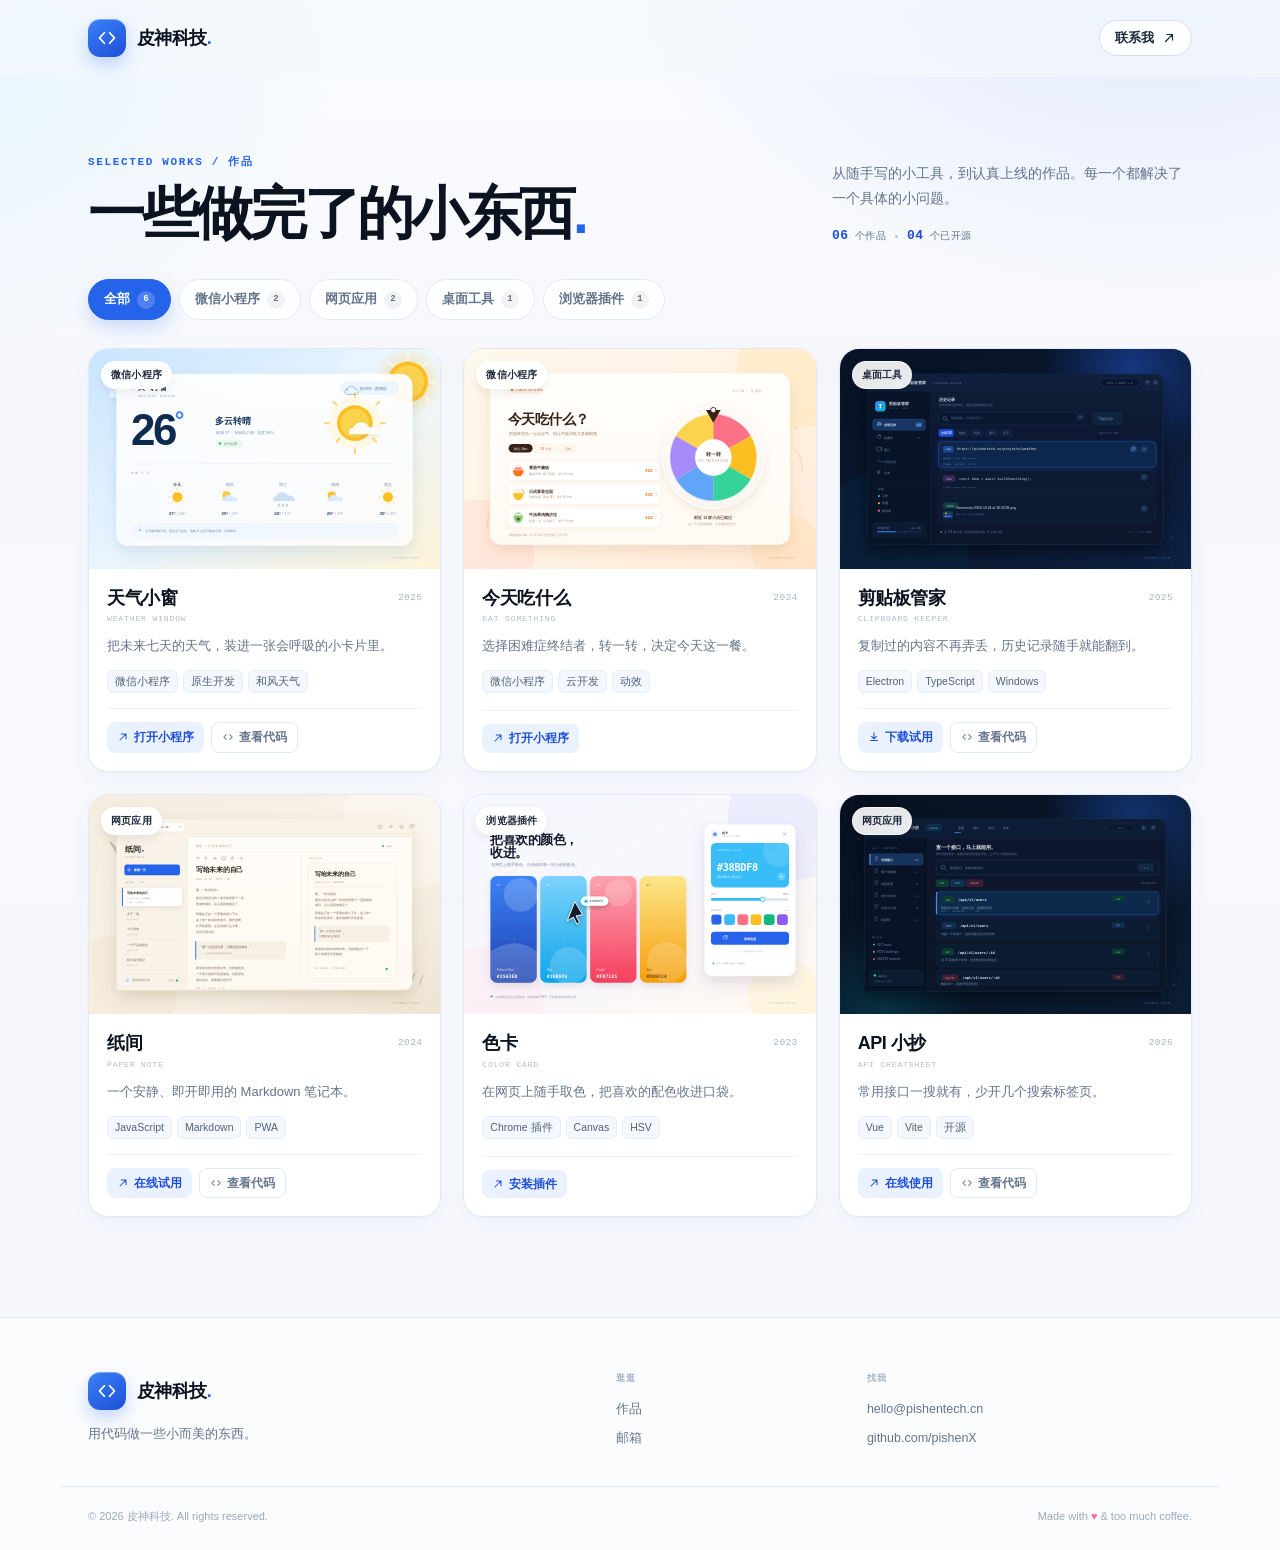
==== commit a87d1e38: "Add files via upload" ====
--- a/index.html
+++ b/index.html
@@ -35,10 +35,6 @@
         </span>
         <span class="brand-text">皮神科技<span class="brand-dot">.</span></span>
       </a>
-
-      <nav class="desktop-nav" aria-label="主导航">
-        <a href="#works" class="is-active" aria-current="page">作品</a>
-      </nav>
 
       <div class="header-actions">
         <a class="btn btn-ghost btn-sm header-contact" href="mailto:hello@pishentech.cn" data-email-link>
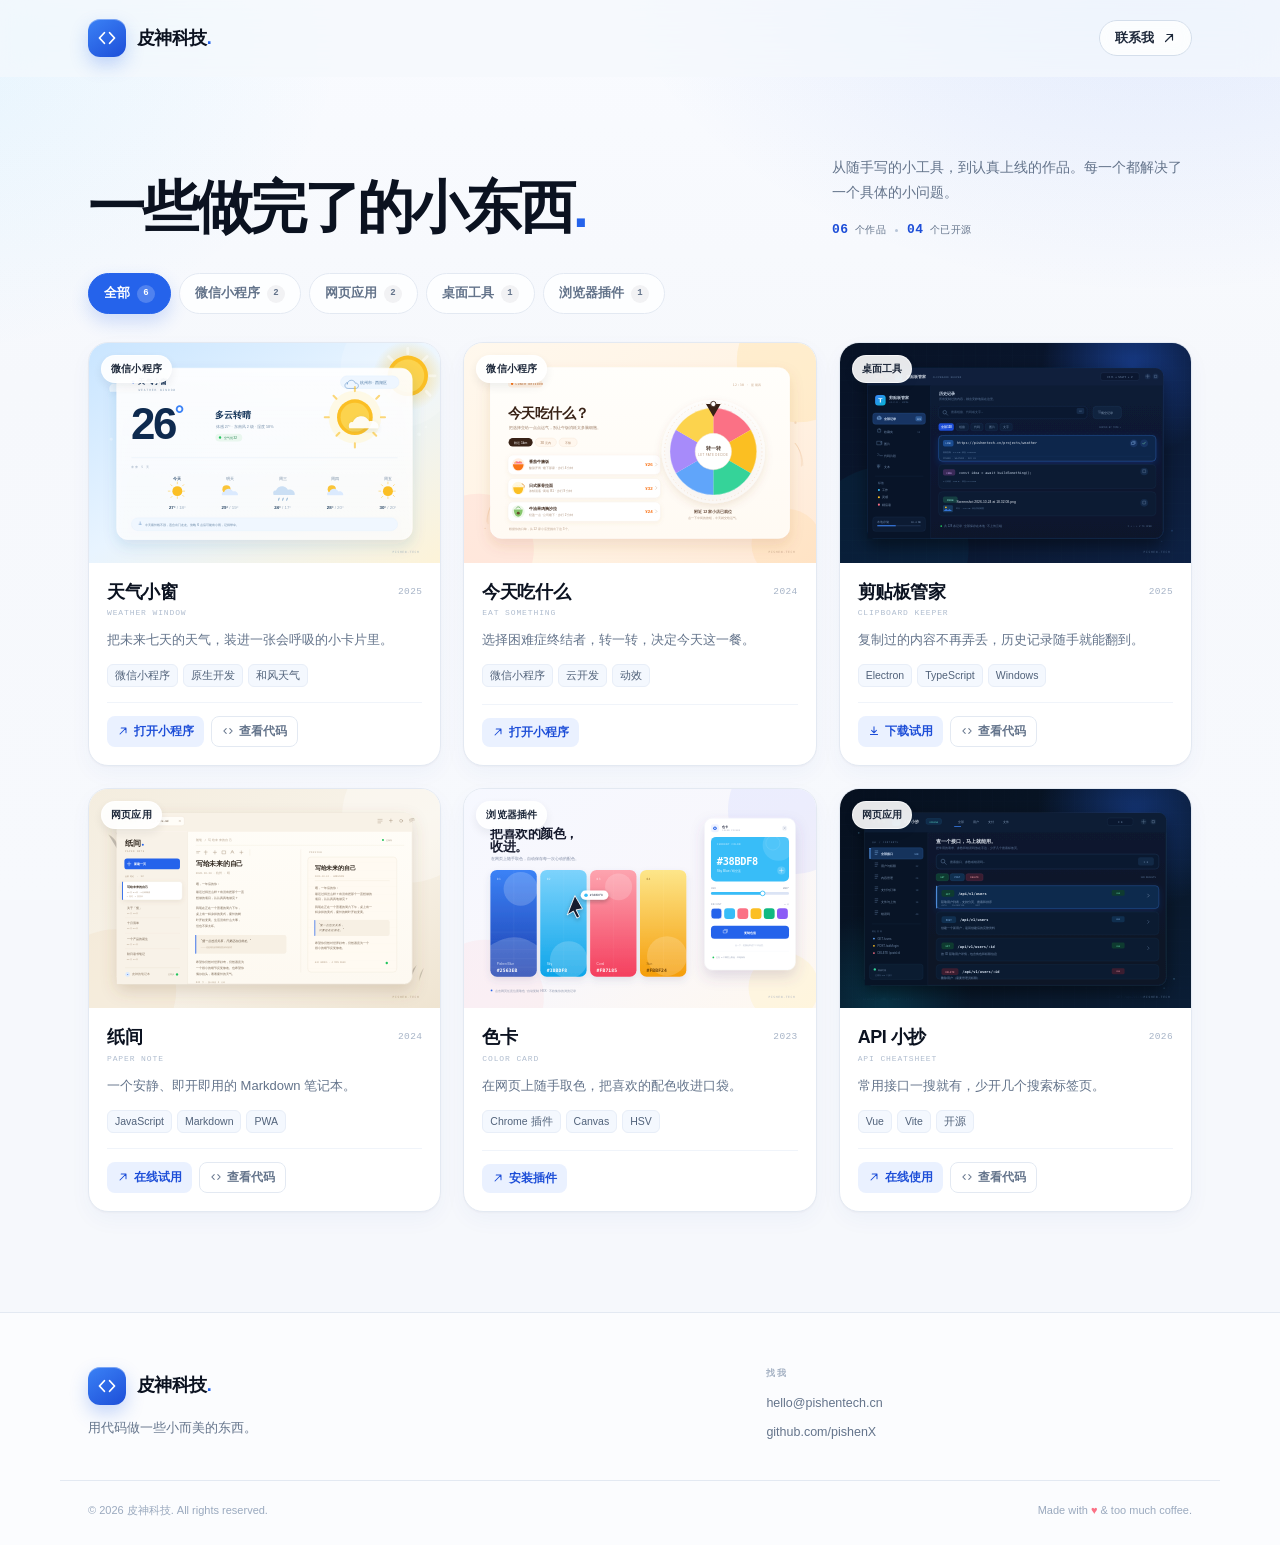
==== commit 29017b13: "Add files via upload" ====
--- a/index.html
+++ b/index.html
@@ -53,7 +53,6 @@
       <div class="container">
         <div class="section-head works-head">
           <div class="section-title-wrap">
-            <p class="eyebrow">SELECTED WORKS / 作品</p>
             <h1 class="works-title">一些做完了的小东西<span class="title-dot">.</span></h1>
           </div>
 
@@ -99,12 +98,6 @@
         <p data-copy="footerTagline">用代码做一些小而美的东西。</p>
       </div>
 
-      <nav class="footer-nav" aria-label="页脚导航">
-        <span class="footer-label">逛逛</span>
-        <a href="#works">作品</a>
-        <a href="mailto:hello@pishentech.cn" data-email-link>邮箱</a>
-      </nav>
-
       <div class="footer-contact">
         <span class="footer-label">找我</span>
         <a href="mailto:hello@pishentech.cn" data-email-link data-email-text>hello@pishentech.cn</a>
--- a/css/style.css
+++ b/css/style.css
@@ -1449,6 +1449,11 @@
   padding-bottom: 38px;
 }
 
+/* 只有作品页：页脚没有“逛逛”导航，改成两栏 */
+body[data-page="works"] .footer-main {
+  grid-template-columns: 1.5fr 1fr;
+}
+
 .footer-brand p {
   max-width: 260px;
   margin: 13px 0 0;
@@ -2665,6 +2670,10 @@
     gap: 30px 24px;
   }
 
+  body[data-page="works"] .footer-main {
+    grid-template-columns: 1fr;
+  }
+
   .footer-brand {
     grid-column: 1 / -1;
   }
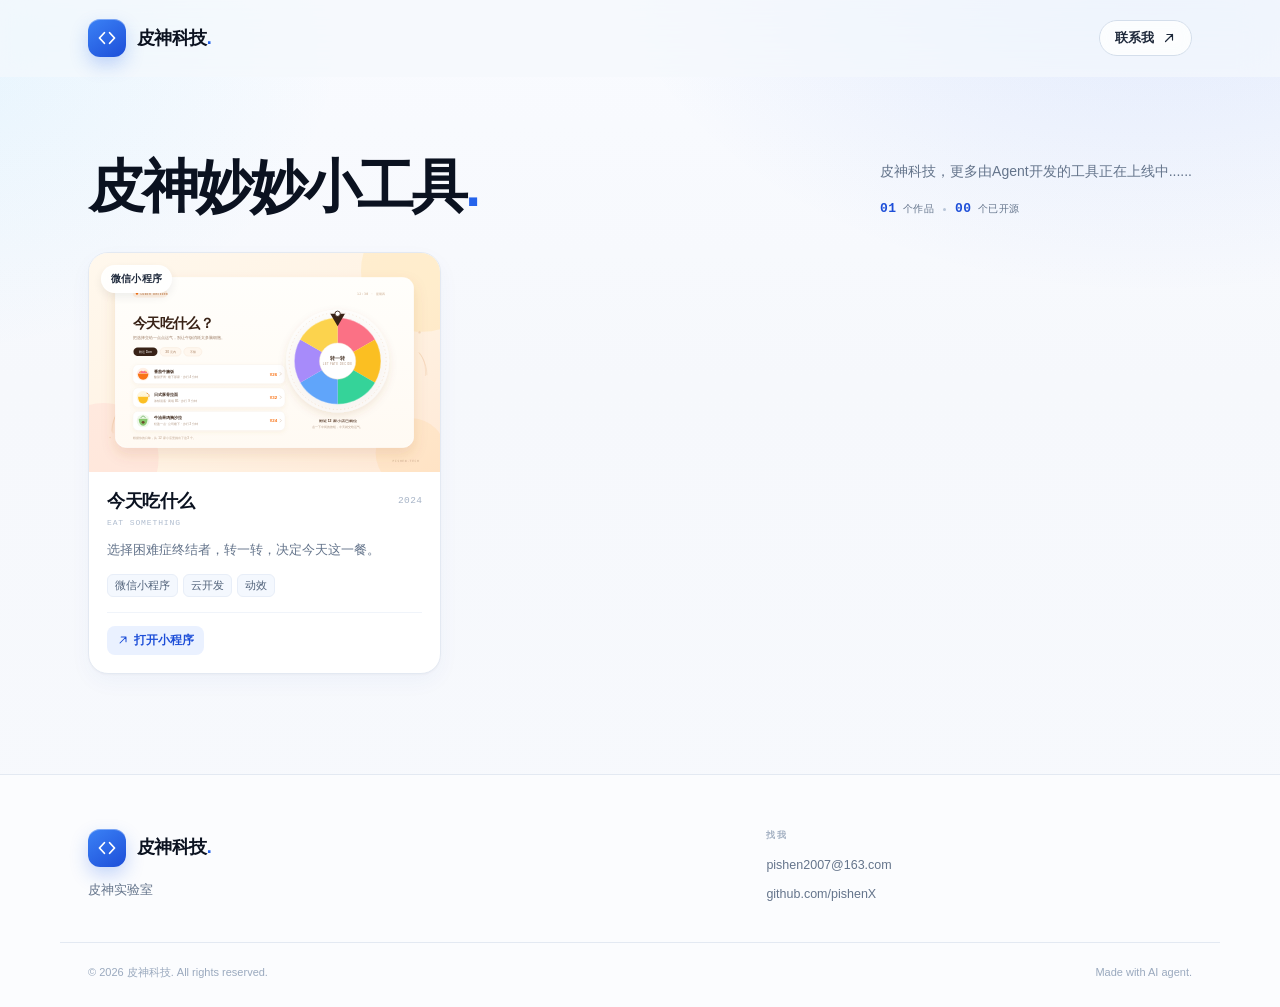
==== commit f9bf868c: "Add files via upload" ====
--- a/index.html
+++ b/index.html
@@ -3,16 +3,16 @@
 <head>
   <meta charset="UTF-8">
   <meta name="viewport" content="width=device-width, initial-scale=1.0">
-  <meta name="description" content="皮神科技的作品页。这里展示我做的微信小程序、网页应用、桌面工具和浏览器插件。">
+  <meta name="description" content="皮神科技个人站，展示一些小软件和代码。">
   <meta name="author" content="皮神">
   <meta name="theme-color" content="#f6f8fc">
   <link rel="canonical" href="https://pishentech.cn/">
   <meta property="og:type" content="website">
   <meta property="og:site_name" content="皮神科技">
-  <meta property="og:title" content="作品 · 皮神科技">
-  <meta property="og:description" content="皮神的作品：微信小程序、网页应用、桌面工具和浏览器插件。">
+  <meta property="og:title" content="皮神科技">
+  <meta property="og:description" content="皮神科技个人站，展示一些小软件和代码。">
   <meta property="og:url" content="https://pishentech.cn/">
-  <title>作品 · 皮神科技</title>
+  <title>皮神科技</title>
 
   <link rel="icon" type="image/svg+xml" href="assets/favicon.svg">
   <link rel="stylesheet" href="css/style.css">
@@ -53,12 +53,12 @@
       <div class="container">
         <div class="section-head works-head">
           <div class="section-title-wrap">
-            <h1 class="works-title">一些做完了的小东西<span class="title-dot">.</span></h1>
+            <h1 class="works-title">皮神妙妙小工具<span class="title-dot">.</span></h1>
           </div>
 
           <div class="works-head-side">
             <p class="section-desc">
-              从随手写的小工具，到认真上线的作品。每一个都解决了一个具体的小问题。
+              皮神科技，更多由Agent开发的工具正在上线中......
             </p>
             <div class="works-count">
               <span><strong data-stat="projects">06</strong> 个作品</span>
@@ -67,9 +67,6 @@
             </div>
           </div>
         </div>
-
-        <!-- 分类按钮由 JS 根据 data.js 自动生成 -->
-        <div class="filters" role="group" aria-label="按类别筛选作品" data-filters></div>
 
         <!-- 作品卡片由 JS 根据 data.js 自动生成 -->
         <div class="project-grid" data-projects></div>
@@ -107,7 +104,7 @@
 
     <div class="container footer-bottom">
       <p>© <span data-year>2026</span> <span data-copy="copyright">皮神科技</span>. All rights reserved.</p>
-      <p class="footer-made">Made with <span aria-hidden="true">♥</span> &amp; too much coffee.</p>
+      <p class="footer-made">Made with AI agent.</p>
     </div>
   </footer>
 
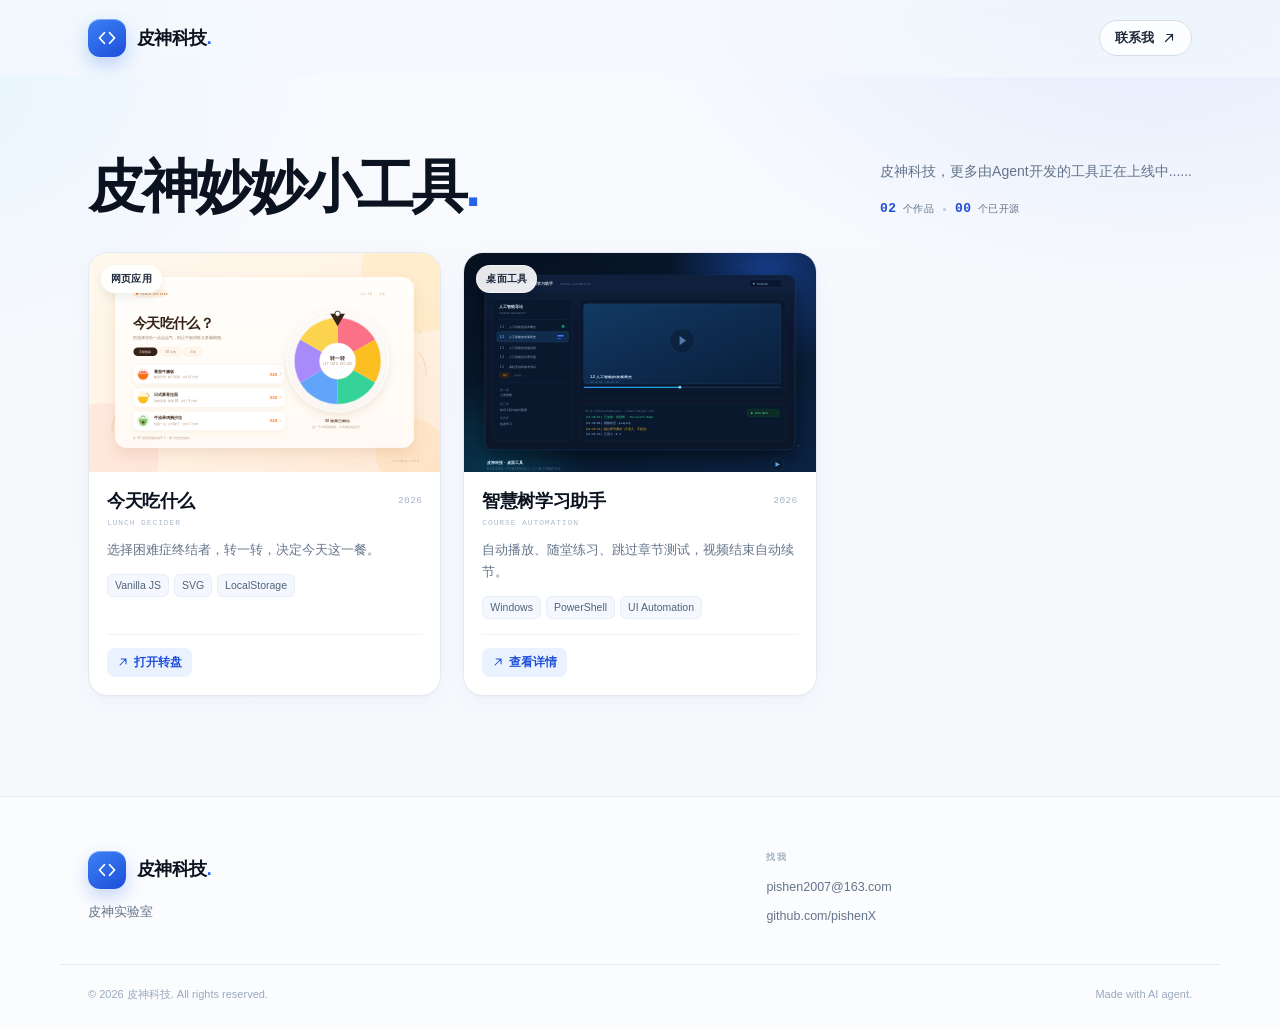
==== commit c9dea662: "Add files via upload" ====
--- a/index.html
+++ b/index.html
@@ -61,9 +61,9 @@
               皮神科技，更多由Agent开发的工具正在上线中......
             </p>
             <div class="works-count">
-              <span><strong data-stat="projects">06</strong> 个作品</span>
+              <span><strong data-stat="projects">02</strong> 个作品</span>
               <i aria-hidden="true"></i>
-              <span><strong data-stat="opensource">04</strong> 个已开源</span>
+              <span><strong data-stat="opensource">00</strong> 个已开源</span>
             </div>
           </div>
         </div>
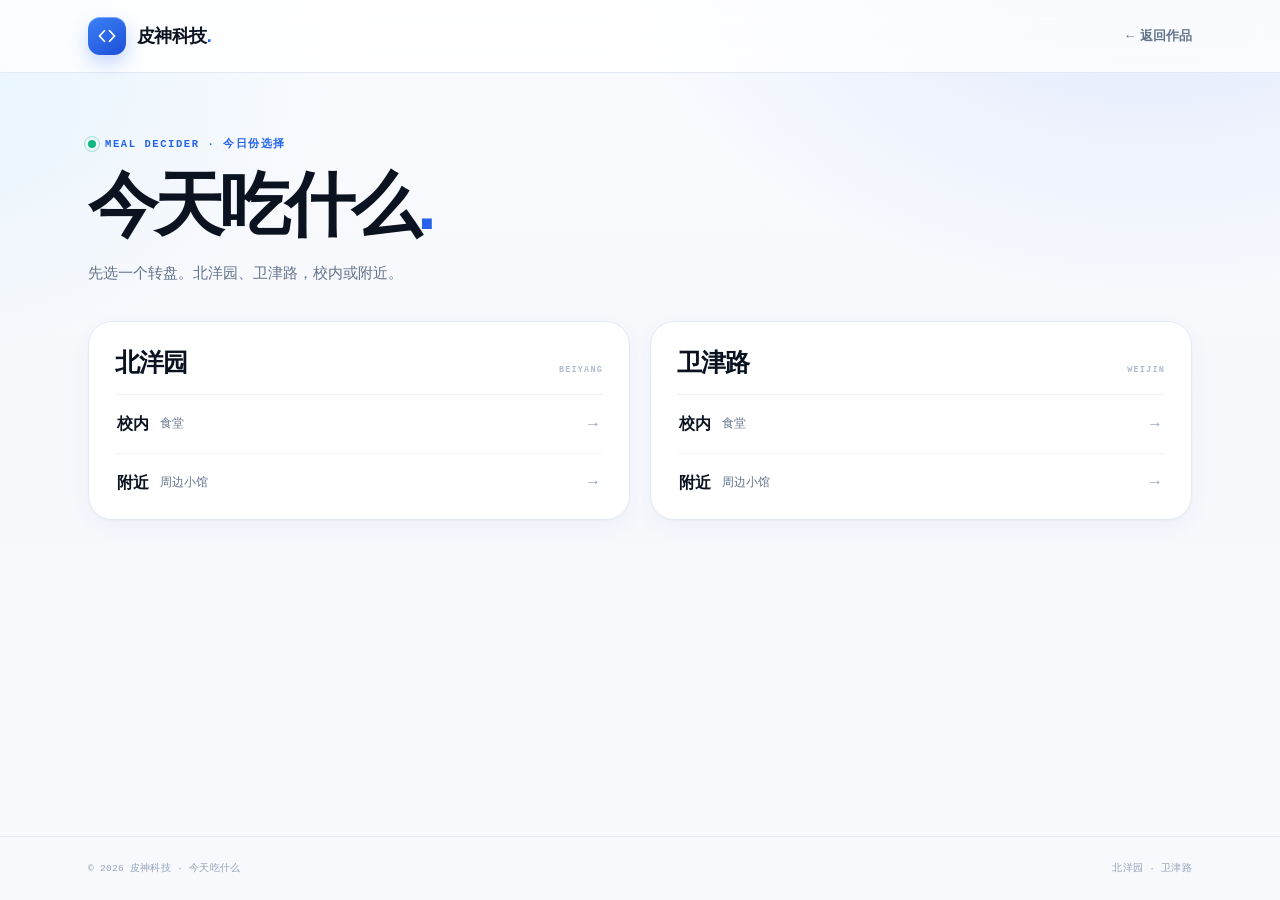
==== commit 3a147195: "Add files via upload" ====
--- a/index.html
+++ b/index.html
@@ -3,31 +3,28 @@
 <head>
   <meta charset="UTF-8">
   <meta name="viewport" content="width=device-width, initial-scale=1.0">
-  <meta name="description" content="皮神科技个人站，展示一些小软件和代码。">
+  <meta name="description" content="今天吃什么：北洋园、卫津路，校内或附近，选一个转盘决定这一顿。">
   <meta name="author" content="皮神">
   <meta name="theme-color" content="#f6f8fc">
-  <link rel="canonical" href="https://pishentech.cn/">
+  <link rel="canonical" href="https://pishentech.cn/eat/">
   <meta property="og:type" content="website">
   <meta property="og:site_name" content="皮神科技">
-  <meta property="og:title" content="皮神科技">
-  <meta property="og:description" content="皮神科技个人站，展示一些小软件和代码。">
-  <meta property="og:url" content="https://pishentech.cn/">
-  <title>皮神科技</title>
+  <meta property="og:title" content="今天吃什么 · 皮神科技">
+  <meta property="og:description" content="北洋园、卫津路，校内或附近，选一个转盘决定这一顿。">
+  <meta property="og:url" content="https://pishentech.cn/eat/">
+  <title>今天吃什么 · 皮神科技</title>
 
-  <link rel="icon" type="image/svg+xml" href="assets/favicon.svg">
-  <link rel="stylesheet" href="css/style.css">
-
-  <script src="js/data.js" defer></script>
-  <script src="js/site.js" defer></script>
+  <link rel="icon" type="image/svg+xml" href="../assets/favicon.svg">
+  <link rel="stylesheet" href="../css/style.css">
+  <link rel="stylesheet" href="eat.css">
 </head>
 
-<body data-page="works">
+<body class="eat-page">
   <a class="skip-link" href="#main">跳到主要内容</a>
 
-  <!-- ==================== 顶部导航 ==================== -->
-  <header class="site-header" data-header>
-    <div class="container header-inner">
-      <a class="brand" href="#works" aria-label="皮神科技作品页">
+  <header class="eat-header">
+    <div class="container eat-header-inner">
+      <a class="brand" href="../index.html#works" aria-label="返回皮神科技作品页">
         <span class="brand-mark" aria-hidden="true">
           <svg viewBox="0 0 32 32" fill="none">
             <path d="M12.5 9 6 16l6.5 7M19.5 9l6.5 7-6.5 7" stroke="currentColor" stroke-width="2.4" stroke-linecap="round" stroke-linejoin="round"/>
@@ -35,80 +32,68 @@
         </span>
         <span class="brand-text">皮神科技<span class="brand-dot">.</span></span>
       </a>
-
-      <div class="header-actions">
-        <a class="btn btn-ghost btn-sm header-contact" href="mailto:hello@pishentech.cn" data-email-link>
-          联系我
-          <svg class="icon" viewBox="0 0 20 20" fill="none" aria-hidden="true">
-            <path d="M5 15 15 5M7 5h8v8" stroke="currentColor" stroke-width="1.7" stroke-linecap="round" stroke-linejoin="round"/>
-          </svg>
-        </a>
-      </div>
+      <a class="eat-back" href="../index.html#works">← 返回作品</a>
     </div>
   </header>
 
   <main id="main">
-    <!-- ==================== 作品 ==================== -->
-    <section class="works works-page" id="works">
+    <section class="hub-hero">
       <div class="container">
-        <div class="section-head works-head">
-          <div class="section-title-wrap">
-            <h1 class="works-title">皮神妙妙小工具<span class="title-dot">.</span></h1>
-          </div>
+        <p class="hub-kicker">
+          <span class="pulse-dot" aria-hidden="true"></span>
+          MEAL DECIDER · 今日份选择
+        </p>
+        <h1 class="hub-title">今天吃什么<span class="title-dot">.</span></h1>
+        <p class="hub-lead">先选一个转盘。北洋园、卫津路，校内或附近。</p>
+      </div>
+    </section>
 
-          <div class="works-head-side">
-            <p class="section-desc">
-              皮神科技，更多由Agent开发的工具正在上线中......
-            </p>
-            <div class="works-count">
-              <span><strong data-stat="projects">02</strong> 个作品</span>
-              <i aria-hidden="true"></i>
-              <span><strong data-stat="opensource">00</strong> 个已开源</span>
-            </div>
-          </div>
+    <section class="container hub-grid" aria-label="选择转盘">
+      <section class="campus-card">
+        <div class="campus-head">
+          <h2>北洋园</h2>
+          <span>BEIYANG</span>
         </div>
+        <div class="campus-links">
+          <a class="campus-link" href="beiyang-campus/">
+            <span class="campus-link-main">校内</span>
+            <span class="campus-link-sub">食堂</span>
+            <span class="campus-link-arrow" aria-hidden="true">→</span>
+          </a>
+          <a class="campus-link" href="beiyang-nearby/">
+            <span class="campus-link-main">附近</span>
+            <span class="campus-link-sub">周边小馆</span>
+            <span class="campus-link-arrow" aria-hidden="true">→</span>
+          </a>
+        </div>
+      </section>
 
-        <!-- 作品卡片由 JS 根据 data.js 自动生成 -->
-        <div class="project-grid" data-projects></div>
-
-        <div class="empty-state" data-empty hidden>
-          <span class="empty-icon" aria-hidden="true">◌</span>
-          <h2>这个分类还在装修</h2>
-          <p>换个分类看看，或者过阵子再来。</p>
+      <section class="campus-card">
+        <div class="campus-head">
+          <h2>卫津路</h2>
+          <span>WEIJIN</span>
         </div>
-      </div>
+        <div class="campus-links">
+          <a class="campus-link" href="weijin-campus/">
+            <span class="campus-link-main">校内</span>
+            <span class="campus-link-sub">食堂</span>
+            <span class="campus-link-arrow" aria-hidden="true">→</span>
+          </a>
+          <a class="campus-link" href="weijin-nearby/">
+            <span class="campus-link-main">附近</span>
+            <span class="campus-link-sub">周边小馆</span>
+            <span class="campus-link-arrow" aria-hidden="true">→</span>
+          </a>
+        </div>
+      </section>
     </section>
   </main>
 
-  <!-- ==================== 页脚 ==================== -->
-  <footer class="site-footer">
-    <div class="container footer-main">
-      <div class="footer-brand">
-        <a class="brand" href="#works" aria-label="皮神科技作品页">
-          <span class="brand-mark" aria-hidden="true">
-            <svg viewBox="0 0 32 32" fill="none">
-              <path d="M12.5 9 6 16l6.5 7M19.5 9l6.5 7-6.5 7" stroke="currentColor" stroke-width="2.4" stroke-linecap="round" stroke-linejoin="round"/>
-            </svg>
-          </span>
-          <span class="brand-text">皮神科技<span class="brand-dot">.</span></span>
-        </a>
-        <p data-copy="footerTagline">用代码做一些小而美的东西。</p>
-      </div>
-
-      <div class="footer-contact">
-        <span class="footer-label">找我</span>
-        <a href="mailto:hello@pishentech.cn" data-email-link data-email-text>hello@pishentech.cn</a>
-        <a href="https://github.com/pishenX" target="_blank" rel="noopener noreferrer" data-github-link>github.com/pishenX</a>
-      </div>
-    </div>
-
-    <div class="container footer-bottom">
-      <p>© <span data-year>2026</span> <span data-copy="copyright">皮神科技</span>. All rights reserved.</p>
-      <p class="footer-made">Made with AI agent.</p>
+  <footer class="eat-footer">
+    <div class="container eat-footer-inner">
+      <span>© 2026 皮神科技 · 今天吃什么</span>
+      <span>北洋园 · 卫津路</span>
     </div>
   </footer>
-
-  <!-- 操作提示（比如点到了还没填的链接），平时隐藏 -->
-  <div class="toast" role="status" aria-live="polite" data-toast></div>
 </body>
 </html>
--- a/eat.css
+++ b/eat.css
@@ -0,0 +1,807 @@
+/* ==========================================================================
+   eat.css —— 「今天吃什么」入口页 + 四个转盘
+   --------------------------------------------------------------------------
+   页面结构：
+   - .hub-*      入口页：选择北洋园 / 卫津路、校内 / 附近
+   - .wheel-*    转盘页：转盘、指针、中心按钮
+   - .answer-*   结果卡片：只放菜名 + 简介
+   ========================================================================== */
+
+/* ==================== 1. 页面外壳 ==================== */
+.eat-page {
+  display: flex;
+  min-height: 100vh;
+  flex-direction: column;
+  background: var(--bg);
+}
+
+.eat-page main {
+  flex: 1 0 auto;
+}
+
+/* 站点的 toast 只有 left:50%，手机上长一点会换行，这里让它按内容撑开 */
+.eat-page .toast {
+  width: max-content;
+}
+
+.eat-header {
+  position: sticky;
+  top: 0;
+  z-index: 100;
+  border-bottom: 1px solid var(--line);
+  background: rgba(255, 255, 255, .78);
+  backdrop-filter: blur(14px);
+  -webkit-backdrop-filter: blur(14px);
+}
+
+.eat-header-inner {
+  display: flex;
+  align-items: center;
+  justify-content: space-between;
+  min-height: 72px;
+  gap: 24px;
+}
+
+.eat-back {
+  color: var(--muted);
+  font-size: 13px;
+  font-weight: 600;
+  text-decoration: none;
+  transition: color .2s ease;
+}
+
+.eat-back:hover {
+  color: var(--blue-dark);
+}
+
+.eat-footer {
+  padding: 24px 0;
+  border-top: 1px solid var(--line);
+  color: var(--muted-2);
+  font-family: var(--font-mono);
+  font-size: 9.5px;
+  letter-spacing: .03em;
+}
+
+.eat-footer-inner {
+  display: flex;
+  align-items: center;
+  justify-content: space-between;
+  gap: 16px;
+}
+
+/* ==================== 2. 入口页 ==================== */
+.hub-hero {
+  padding: 64px 0 34px;
+}
+
+.hub-kicker {
+  display: flex;
+  align-items: center;
+  gap: 9px;
+  margin: 0 0 17px;
+  color: var(--blue);
+  font-family: var(--font-mono);
+  font-size: 10.5px;
+  font-weight: 700;
+  letter-spacing: .15em;
+  line-height: 1.4;
+}
+
+.hub-title {
+  margin: 0;
+  color: var(--ink);
+  font-size: clamp(2.8rem, 5.8vw, 4.35rem);
+  font-weight: 800;
+  letter-spacing: -.06em;
+  line-height: 1.06;
+}
+
+.hub-lead {
+  max-width: 560px;
+  margin: 18px 0 0;
+  color: var(--muted);
+  font-size: 14.5px;
+  line-height: 1.85;
+}
+
+.hub-grid {
+  display: grid;
+  grid-template-columns: repeat(2, minmax(0, 1fr));
+  gap: 20px;
+  padding-bottom: 80px;
+}
+
+.campus-card {
+  padding: 26px 26px 20px;
+  border: 1px solid var(--line);
+  border-radius: 24px;
+  background: var(--surface);
+  box-shadow: var(--shadow-sm);
+}
+
+.campus-head {
+  display: flex;
+  align-items: flex-end;
+  justify-content: space-between;
+  gap: 16px;
+  padding-bottom: 16px;
+  border-bottom: 1px solid #f0f4fa;
+}
+
+.campus-head h2 {
+  margin: 0;
+  color: var(--ink);
+  font-size: 1.55rem;
+  font-weight: 800;
+  letter-spacing: -.04em;
+  line-height: 1.2;
+}
+
+.campus-head span {
+  color: #b0bdcf;
+  font-family: var(--font-mono);
+  font-size: 8.5px;
+  font-weight: 600;
+  letter-spacing: .14em;
+}
+
+.campus-links {
+  display: flex;
+  flex-direction: column;
+}
+
+.campus-link {
+  display: flex;
+  align-items: center;
+  gap: 12px;
+  padding: 16px 2px;
+  border-bottom: 1px solid #f2f6fb;
+  text-decoration: none;
+  transition: color .2s ease;
+}
+
+.campus-link:last-child {
+  padding-bottom: 4px;
+  border-bottom: 0;
+}
+
+.campus-link-main {
+  color: var(--ink);
+  font-size: 16px;
+  font-weight: 700;
+  letter-spacing: -.02em;
+  transition: color .2s ease;
+}
+
+.campus-link-sub {
+  color: var(--muted);
+  font-size: 12px;
+}
+
+.campus-link-arrow {
+  margin-left: auto;
+  color: var(--muted-2);
+  font-size: 16px;
+  line-height: 1;
+  transition: color .2s ease, transform .25s var(--ease);
+}
+
+.campus-link:hover .campus-link-main {
+  color: var(--blue-dark);
+}
+
+.campus-link:hover .campus-link-arrow {
+  color: var(--blue);
+  transform: translateX(4px);
+}
+
+/* ==================== 3. 转盘页：标题和切换 ==================== */
+.wheel-hero {
+  padding: 38px 0 22px;
+}
+
+.wheel-crumb {
+  display: inline-flex;
+  align-items: center;
+  gap: 3px;
+  color: var(--muted);
+  font-size: 11.5px;
+  font-weight: 600;
+  text-decoration: none;
+  transition: color .2s ease;
+}
+
+.wheel-crumb:hover {
+  color: var(--blue-dark);
+}
+
+.wheel-title {
+  margin: 14px 0 0;
+  color: var(--ink);
+  font-size: clamp(2.3rem, 4.4vw, 3.4rem);
+  font-weight: 800;
+  letter-spacing: -.055em;
+  line-height: 1.12;
+}
+
+.wheel-lead {
+  margin: 10px 0 0;
+  color: var(--muted);
+  font-size: 14px;
+  line-height: 1.8;
+}
+
+.wheel-nav {
+  display: flex;
+  flex-wrap: wrap;
+  gap: 6px;
+  margin-top: 22px;
+}
+
+.wheel-nav a {
+  padding: 7px 12px;
+  border: 1px solid var(--line);
+  border-radius: 999px;
+  background: rgba(255, 255, 255, .72);
+  color: var(--muted);
+  font-size: 11.5px;
+  font-weight: 600;
+  line-height: 1.4;
+  text-decoration: none;
+  transition: color .2s ease, background .2s ease, border-color .2s ease, box-shadow .2s ease;
+}
+
+.wheel-nav a:hover {
+  border-color: #c4d5f4;
+  background: #fff;
+  color: var(--blue-dark);
+}
+
+.wheel-nav a[aria-current="page"] {
+  border-color: var(--blue);
+  background: var(--blue);
+  box-shadow: 0 6px 14px rgba(37, 99, 235, .18);
+  color: #fff;
+}
+
+/* ==================== 4. 转盘 ==================== */
+.wheel-app {
+  display: grid;
+  grid-template-columns: minmax(0, 1.3fr) minmax(330px, .7fr);
+  align-items: center;
+  gap: 24px;
+  padding-bottom: 64px;
+}
+
+.wheel-card {
+  width: 100%;
+  max-width: 660px;
+  justify-self: center;
+  padding: 24px 24px 14px;
+  border: 1px solid #f0e3d5;
+  border-radius: 28px;
+  background: #fffaf3;
+  box-shadow: var(--shadow-sm);
+}
+
+.wheel-stage {
+  position: relative;
+  display: grid;
+  width: min(100%, 480px);
+  aspect-ratio: 1 / 1;
+  margin: 0 auto;
+  place-items: center;
+}
+
+.wheel {
+  display: block;
+  width: 100%;
+  height: auto;
+  filter: drop-shadow(0 14px 26px rgba(143, 75, 34, .12));
+  transition: opacity .15s ease;
+}
+
+.wheel.is-refreshing {
+  opacity: 0;
+}
+
+.wheel-rotor {
+  transform-box: view-box;
+  transform-origin: 50% 50%;
+  transition: transform 4.2s cubic-bezier(.12, .82, .1, 1);
+  will-change: transform;
+}
+
+.wheel-sector {
+  stroke: #fffaf3;
+  stroke-width: 2.5;
+  stroke-linejoin: round;
+}
+
+.wheel-sector.is-winner {
+  stroke: #382216;
+  stroke-width: 4;
+}
+
+.wheel-label {
+  fill: #3f2a1d;
+  font-family: var(--font-sans);
+  font-weight: 700;
+  letter-spacing: -.015em;
+  pointer-events: none;
+  user-select: none;
+  transition: opacity .18s ease;
+}
+
+.wheel.is-labels-hidden .wheel-label {
+  opacity: 0;
+}
+
+.wheel-label.is-winner {
+  font-weight: 800;
+}
+
+.wheel-highlight {
+  pointer-events: none;
+}
+
+.wheel-pointer {
+  position: absolute;
+  top: 8px;
+  left: 50%;
+  z-index: 4;
+  width: 28px;
+  height: 40px;
+  background: linear-gradient(180deg, #4b2f1d 0%, #2a180d 100%);
+  clip-path: polygon(50% 100%, 0 0, 100% 0);
+  filter: drop-shadow(0 6px 8px rgba(56, 34, 22, .25));
+  transform: translateX(-50%);
+  transform-origin: 50% 0;
+}
+
+.wheel-stage.is-spinning .wheel-pointer {
+  animation: wheel-tick .16s ease-in-out infinite;
+}
+
+@keyframes wheel-tick {
+  0%, 100% { transform: translateX(-50%) rotate(0deg); }
+  35% { transform: translateX(-50%) rotate(-5deg); }
+  70% { transform: translateX(-50%) rotate(2deg); }
+}
+
+.wheel-hub {
+  position: absolute;
+  top: 50%;
+  left: 50%;
+  z-index: 5;
+  display: grid;
+  width: 96px;
+  height: 96px;
+  padding: 0;
+  place-items: center;
+  border: 1px solid #f0e3d5;
+  border-radius: 50%;
+  background: radial-gradient(circle at 35% 28%, #ffffff 0%, #fffaf3 74%);
+  box-shadow: 0 12px 26px rgba(143, 75, 34, .18), inset 0 1px 0 #fff;
+  color: #382216;
+  cursor: pointer;
+  transform: translate(-50%, -50%);
+  transition: transform .3s var(--ease), box-shadow .3s var(--ease);
+}
+
+.wheel-hub:hover {
+  box-shadow: 0 18px 34px rgba(143, 75, 34, .24), inset 0 1px 0 #fff;
+  transform: translate(-50%, -50%) scale(1.04);
+}
+
+.wheel-hub:disabled {
+  cursor: not-allowed;
+  opacity: .58;
+  transform: translate(-50%, -50%);
+}
+
+.wheel-hub-text {
+  font-size: 28px;
+  font-weight: 800;
+  letter-spacing: -.04em;
+  line-height: 1;
+}
+
+.wheel-stage.is-spinning .wheel-hub-text {
+  animation: wheel-hub-pulse .8s ease-in-out infinite;
+}
+
+@keyframes wheel-hub-pulse {
+  0%, 100% { opacity: 1; }
+  50% { opacity: .45; }
+}
+
+.wheel-foot {
+  display: flex;
+  align-items: center;
+  justify-content: space-between;
+  gap: 14px;
+  padding: 10px 4px 2px;
+}
+
+.wheel-hint {
+  color: #a5886f;
+  font-size: 10.5px;
+  line-height: 1.6;
+}
+
+.wheel-shuffle {
+  flex: none;
+  padding: 2px 0;
+  border: 0;
+  background: none;
+  color: #8a6242;
+  font-size: 10.5px;
+  font-weight: 600;
+  line-height: 1.4;
+  text-decoration: underline;
+  text-decoration-thickness: 1px;
+  text-underline-offset: 3px;
+  cursor: pointer;
+  transition: color .2s ease;
+}
+
+.wheel-shuffle:hover {
+  color: #5e3d22;
+}
+
+.wheel-shuffle:disabled {
+  opacity: .4;
+  cursor: not-allowed;
+}
+
+/* ==================== 5. 结果卡片 ==================== */
+.answer-card {
+  display: flex;
+  width: 100%;
+  max-width: 380px;
+  min-height: 300px;
+  flex-direction: column;
+  justify-content: center;
+  justify-self: center;
+  padding: 28px;
+  border: 1px solid var(--line);
+  border-radius: 24px;
+  background: var(--surface);
+  box-shadow: var(--shadow-sm);
+}
+
+.answer-empty {
+  text-align: center;
+}
+
+.answer-mark {
+  display: grid;
+  width: 62px;
+  height: 62px;
+  margin: 0 auto 18px;
+  place-items: center;
+  border: 1.5px dashed #d9c6b2;
+  border-radius: 50%;
+  background: #fffaf3;
+  color: #c9a98d;
+  font-family: var(--font-mono);
+  font-size: 26px;
+  font-weight: 600;
+  line-height: 1;
+}
+
+.answer-empty h2,
+.answer-loading h2 {
+  margin: 0 0 8px;
+  color: var(--ink);
+  font-size: 18px;
+  font-weight: 750;
+  letter-spacing: -.03em;
+  line-height: 1.35;
+}
+
+.answer-empty p,
+.answer-loading p {
+  max-width: 260px;
+  margin: 0 auto;
+  color: var(--muted);
+  font-size: 12.5px;
+  line-height: 1.8;
+}
+
+.answer-loading {
+  display: flex;
+  flex-direction: column;
+  align-items: center;
+  text-align: center;
+}
+
+.answer-spinner {
+  position: relative;
+  display: grid;
+  width: 58px;
+  height: 58px;
+  margin-bottom: 18px;
+  place-items: center;
+  border: 1.5px dashed #e6c9ad;
+  border-radius: 50%;
+  background: #fffaf3;
+}
+
+.answer-spinner::before {
+  width: 28px;
+  height: 28px;
+  border: 2px solid #f6e2cc;
+  border-top-color: #f97316;
+  border-radius: 50%;
+  content: "";
+  animation: answer-spin .9s linear infinite;
+}
+
+@keyframes answer-spin {
+  to { transform: rotate(360deg); }
+}
+
+.answer-head {
+  display: flex;
+  align-items: baseline;
+  justify-content: space-between;
+  gap: 14px;
+}
+
+.answer-name {
+  overflow-wrap: anywhere;
+  flex: 1;
+  min-width: 0;
+  margin: 0;
+  color: var(--ink);
+  font-size: clamp(1.8rem, 2.6vw, 2.3rem);
+  font-weight: 800;
+  letter-spacing: -.05em;
+  line-height: 1.2;
+}
+
+.answer-price {
+  flex: none;
+  color: #c2410c;
+  font-family: var(--font-mono);
+  font-size: 17px;
+  font-weight: 700;
+  letter-spacing: -.03em;
+  line-height: 1.2;
+  white-space: nowrap;
+}
+
+.answer-note {
+  margin: 14px 0 0;
+  color: var(--muted);
+  font-size: 13.5px;
+  line-height: 1.9;
+}
+
+.answer-actions {
+  display: flex;
+  align-items: center;
+  gap: 10px;
+  margin-top: 26px;
+}
+
+.answer-actions .btn {
+  padding: 11px 18px;
+  font-size: 13px;
+}
+
+.answer-actions .btn:disabled {
+  opacity: .6;
+  cursor: default;
+  transform: none;
+}
+
+.answer-again {
+  padding: 8px 2px;
+  border: 0;
+  background: none;
+  color: var(--muted);
+  font-size: 11.5px;
+  font-weight: 600;
+  line-height: 1.3;
+  text-decoration: underline;
+  text-decoration-thickness: 1px;
+  text-underline-offset: 3px;
+  cursor: pointer;
+  transition: color .2s ease;
+}
+
+.answer-again:hover {
+  color: var(--blue-dark);
+}
+
+/* ==================== 6. 平板 ==================== */
+@media (max-width: 980px) {
+  .wheel-app {
+    grid-template-columns: minmax(0, 1fr);
+    gap: 18px;
+    padding-bottom: 48px;
+  }
+
+  .wheel-card {
+    max-width: 620px;
+  }
+
+  .answer-card {
+    max-width: 520px;
+    min-height: 0;
+  }
+}
+
+/* ==================== 7. 手机 ==================== */
+@media (max-width: 760px) {
+  .eat-header-inner {
+    min-height: 64px;
+    gap: 14px;
+  }
+
+  .eat-back {
+    font-size: 12px;
+  }
+
+  .hub-hero {
+    padding: 44px 0 26px;
+  }
+
+  .hub-kicker {
+    margin-bottom: 14px;
+    font-size: 9.5px;
+    letter-spacing: .12em;
+  }
+
+  .hub-title {
+    font-size: clamp(2.4rem, 10vw, 3.2rem);
+  }
+
+  .hub-lead {
+    margin-top: 15px;
+    font-size: 13.5px;
+    line-height: 1.8;
+  }
+
+  .hub-grid {
+    grid-template-columns: minmax(0, 1fr);
+    gap: 14px;
+    padding-bottom: 48px;
+  }
+
+  .campus-card {
+    padding: 22px 22px 16px;
+    border-radius: 20px;
+  }
+
+  .campus-head h2 {
+    font-size: 1.4rem;
+  }
+
+  .campus-link {
+    padding: 14px 2px;
+  }
+
+  .wheel-hero {
+    padding: 28px 0 18px;
+  }
+
+  .wheel-title {
+    margin-top: 12px;
+    font-size: clamp(2rem, 8.6vw, 2.7rem);
+  }
+
+  .wheel-lead {
+    font-size: 13px;
+  }
+
+  .wheel-nav {
+    gap: 5px;
+    margin-top: 18px;
+  }
+
+  .wheel-nav a {
+    padding: 6px 10px;
+    font-size: 10.5px;
+  }
+
+  .wheel-card {
+    padding: 16px 14px 10px;
+    border-radius: 22px;
+  }
+
+  .wheel-pointer {
+    top: 5px;
+    width: 24px;
+    height: 34px;
+  }
+
+  .wheel-hub {
+    width: 84px;
+    height: 84px;
+  }
+
+  .wheel-hub-text {
+    font-size: 24px;
+  }
+
+  .wheel-foot {
+    padding-top: 6px;
+  }
+
+  .wheel-hint {
+    font-size: 9.5px;
+  }
+
+  .wheel-shuffle {
+    font-size: 9.5px;
+  }
+
+  .answer-card {
+    padding: 22px 20px;
+    border-radius: 20px;
+  }
+
+  .answer-name {
+    font-size: 1.8rem;
+  }
+
+  .answer-price {
+    font-size: 16px;
+  }
+
+  .answer-note {
+    font-size: 13px;
+  }
+
+  .answer-actions {
+    margin-top: 22px;
+  }
+
+  .answer-actions .btn {
+    flex: 1;
+  }
+
+  .eat-footer-inner {
+    flex-direction: column;
+    align-items: flex-start;
+    gap: 4px;
+  }
+}
+
+@media (max-width: 380px) {
+  .wheel-nav a {
+    padding: 5px 8px;
+    font-size: 9.5px;
+  }
+
+  .wheel-hub {
+    width: 76px;
+    height: 76px;
+  }
+
+  .wheel-hub-text {
+    font-size: 22px;
+  }
+
+  .hub-title {
+    font-size: 2.2rem;
+  }
+}
+
+/* ==================== 8. 降低动效 ==================== */
+@media (prefers-reduced-motion: reduce) {
+  .wheel-rotor {
+    transition-duration: .5s !important;
+  }
+
+  .wheel-stage.is-spinning .wheel-pointer,
+  .wheel-stage.is-spinning .wheel-hub-text,
+  .answer-spinner::before {
+    animation: none;
+  }
+}
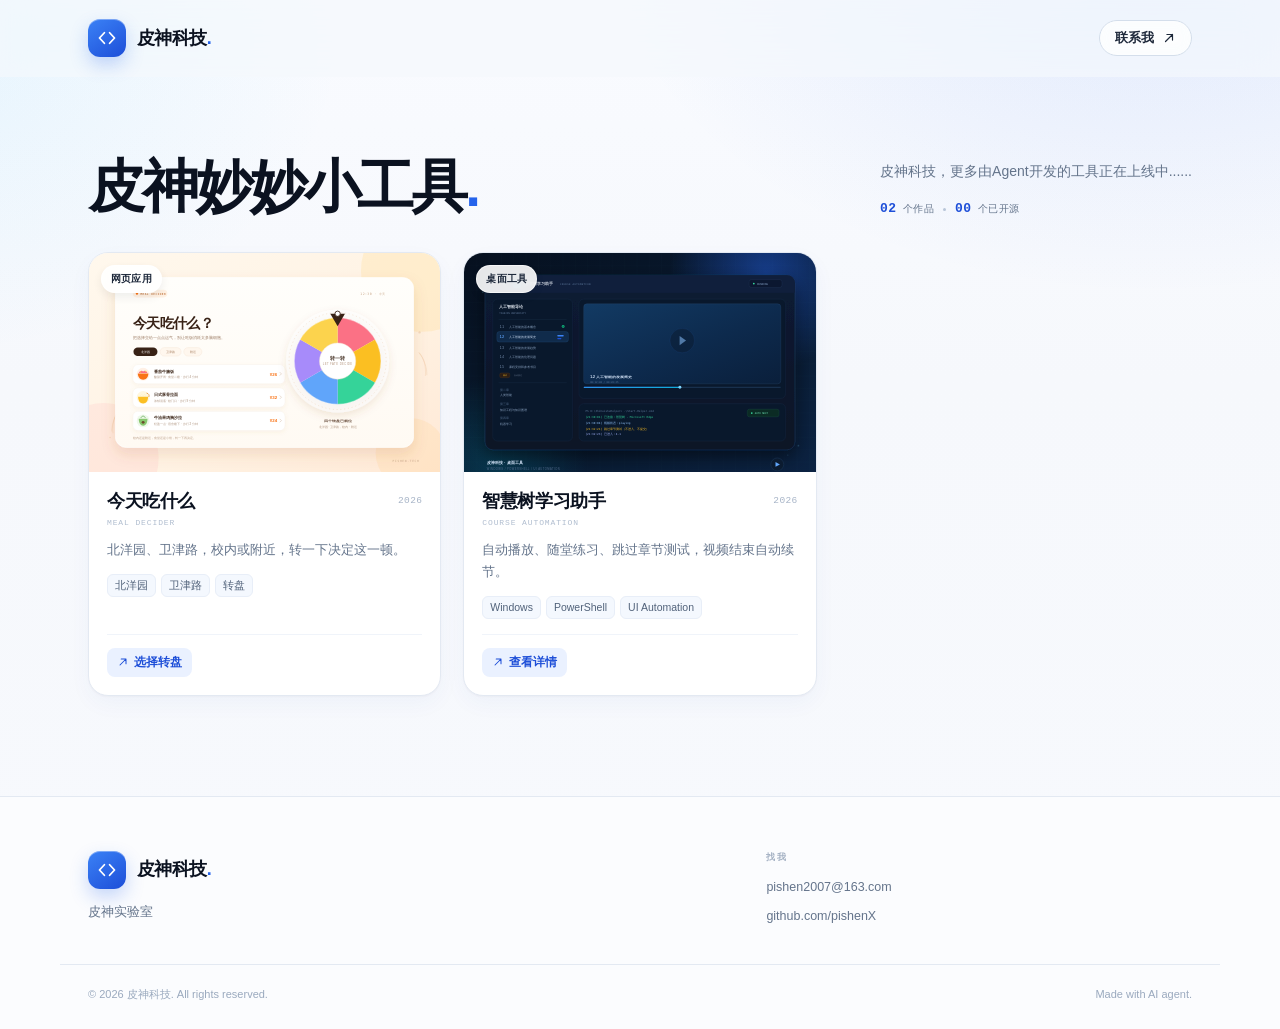
==== commit 176d68f9: "Add files via upload" ====
--- a/index.html
+++ b/index.html
@@ -3,28 +3,31 @@
 <head>
   <meta charset="UTF-8">
   <meta name="viewport" content="width=device-width, initial-scale=1.0">
-  <meta name="description" content="今天吃什么：北洋园、卫津路，校内或附近，选一个转盘决定这一顿。">
+  <meta name="description" content="皮神科技个人站，展示一些小软件和代码。">
   <meta name="author" content="皮神">
   <meta name="theme-color" content="#f6f8fc">
-  <link rel="canonical" href="https://pishentech.cn/eat/">
+  <link rel="canonical" href="https://pishentech.cn/">
   <meta property="og:type" content="website">
   <meta property="og:site_name" content="皮神科技">
-  <meta property="og:title" content="今天吃什么 · 皮神科技">
-  <meta property="og:description" content="北洋园、卫津路，校内或附近，选一个转盘决定这一顿。">
-  <meta property="og:url" content="https://pishentech.cn/eat/">
-  <title>今天吃什么 · 皮神科技</title>
+  <meta property="og:title" content="皮神科技">
+  <meta property="og:description" content="皮神科技个人站，展示一些小软件和代码。">
+  <meta property="og:url" content="https://pishentech.cn/">
+  <title>皮神科技</title>
 
-  <link rel="icon" type="image/svg+xml" href="../assets/favicon.svg">
-  <link rel="stylesheet" href="../css/style.css">
-  <link rel="stylesheet" href="eat.css">
+  <link rel="icon" type="image/svg+xml" href="assets/favicon.svg">
+  <link rel="stylesheet" href="css/style.css">
+
+  <script src="js/data.js" defer></script>
+  <script src="js/site.js" defer></script>
 </head>
 
-<body class="eat-page">
+<body data-page="works">
   <a class="skip-link" href="#main">跳到主要内容</a>
 
-  <header class="eat-header">
-    <div class="container eat-header-inner">
-      <a class="brand" href="../index.html#works" aria-label="返回皮神科技作品页">
+  <!-- ==================== 顶部导航 ==================== -->
+  <header class="site-header" data-header>
+    <div class="container header-inner">
+      <a class="brand" href="#works" aria-label="皮神科技作品页">
         <span class="brand-mark" aria-hidden="true">
           <svg viewBox="0 0 32 32" fill="none">
             <path d="M12.5 9 6 16l6.5 7M19.5 9l6.5 7-6.5 7" stroke="currentColor" stroke-width="2.4" stroke-linecap="round" stroke-linejoin="round"/>
@@ -32,68 +35,80 @@
         </span>
         <span class="brand-text">皮神科技<span class="brand-dot">.</span></span>
       </a>
-      <a class="eat-back" href="../index.html#works">← 返回作品</a>
+
+      <div class="header-actions">
+        <a class="btn btn-ghost btn-sm header-contact" href="mailto:hello@pishentech.cn" data-email-link>
+          联系我
+          <svg class="icon" viewBox="0 0 20 20" fill="none" aria-hidden="true">
+            <path d="M5 15 15 5M7 5h8v8" stroke="currentColor" stroke-width="1.7" stroke-linecap="round" stroke-linejoin="round"/>
+          </svg>
+        </a>
+      </div>
     </div>
   </header>
 
   <main id="main">
-    <section class="hub-hero">
+    <!-- ==================== 作品 ==================== -->
+    <section class="works works-page" id="works">
       <div class="container">
-        <p class="hub-kicker">
-          <span class="pulse-dot" aria-hidden="true"></span>
-          MEAL DECIDER · 今日份选择
-        </p>
-        <h1 class="hub-title">今天吃什么<span class="title-dot">.</span></h1>
-        <p class="hub-lead">先选一个转盘。北洋园、卫津路，校内或附近。</p>
+        <div class="section-head works-head">
+          <div class="section-title-wrap">
+            <h1 class="works-title">皮神妙妙小工具<span class="title-dot">.</span></h1>
+          </div>
+
+          <div class="works-head-side">
+            <p class="section-desc">
+              皮神科技，更多由Agent开发的工具正在上线中......
+            </p>
+            <div class="works-count">
+              <span><strong data-stat="projects">02</strong> 个作品</span>
+              <i aria-hidden="true"></i>
+              <span><strong data-stat="opensource">00</strong> 个已开源</span>
+            </div>
+          </div>
+        </div>
+
+        <!-- 作品卡片由 JS 根据 data.js 自动生成 -->
+        <div class="project-grid" data-projects></div>
+
+        <div class="empty-state" data-empty hidden>
+          <span class="empty-icon" aria-hidden="true">◌</span>
+          <h2>这个分类还在装修</h2>
+          <p>换个分类看看，或者过阵子再来。</p>
+        </div>
       </div>
-    </section>
-
-    <section class="container hub-grid" aria-label="选择转盘">
-      <section class="campus-card">
-        <div class="campus-head">
-          <h2>北洋园</h2>
-          <span>BEIYANG</span>
-        </div>
-        <div class="campus-links">
-          <a class="campus-link" href="beiyang-campus/">
-            <span class="campus-link-main">校内</span>
-            <span class="campus-link-sub">食堂</span>
-            <span class="campus-link-arrow" aria-hidden="true">→</span>
-          </a>
-          <a class="campus-link" href="beiyang-nearby/">
-            <span class="campus-link-main">附近</span>
-            <span class="campus-link-sub">周边小馆</span>
-            <span class="campus-link-arrow" aria-hidden="true">→</span>
-          </a>
-        </div>
-      </section>
-
-      <section class="campus-card">
-        <div class="campus-head">
-          <h2>卫津路</h2>
-          <span>WEIJIN</span>
-        </div>
-        <div class="campus-links">
-          <a class="campus-link" href="weijin-campus/">
-            <span class="campus-link-main">校内</span>
-            <span class="campus-link-sub">食堂</span>
-            <span class="campus-link-arrow" aria-hidden="true">→</span>
-          </a>
-          <a class="campus-link" href="weijin-nearby/">
-            <span class="campus-link-main">附近</span>
-            <span class="campus-link-sub">周边小馆</span>
-            <span class="campus-link-arrow" aria-hidden="true">→</span>
-          </a>
-        </div>
-      </section>
     </section>
   </main>
 
-  <footer class="eat-footer">
-    <div class="container eat-footer-inner">
-      <span>© 2026 皮神科技 · 今天吃什么</span>
-      <span>北洋园 · 卫津路</span>
+  <!-- ==================== 页脚 ==================== -->
+  <footer class="site-footer">
+    <div class="container footer-main">
+      <div class="footer-brand">
+        <a class="brand" href="#works" aria-label="皮神科技作品页">
+          <span class="brand-mark" aria-hidden="true">
+            <svg viewBox="0 0 32 32" fill="none">
+              <path d="M12.5 9 6 16l6.5 7M19.5 9l6.5 7-6.5 7" stroke="currentColor" stroke-width="2.4" stroke-linecap="round" stroke-linejoin="round"/>
+            </svg>
+          </span>
+          <span class="brand-text">皮神科技<span class="brand-dot">.</span></span>
+        </a>
+        <p data-copy="footerTagline">用代码做一些小而美的东西。</p>
+      </div>
+
+      <div class="footer-contact">
+        <span class="footer-label">找我</span>
+        <a href="mailto:hello@pishentech.cn" data-email-link data-email-text>hello@pishentech.cn</a>
+        <a href="https://github.com/pishenX" target="_blank" rel="noopener noreferrer" data-github-link>github.com/pishenX</a>
+      </div>
+    </div>
+
+    <div class="container footer-bottom">
+      <p>© <span data-year>2026</span> <span data-copy="copyright">皮神科技</span>. All rights reserved.</p>
+      <p class="footer-made">Made with AI agent.</p>
     </div>
   </footer>
+
+  <!-- 操作提示（比如点到了还没填的链接），平时隐藏 -->
+  <div class="toast" role="status" aria-live="polite" data-toast></div>
 </body>
 </html>
